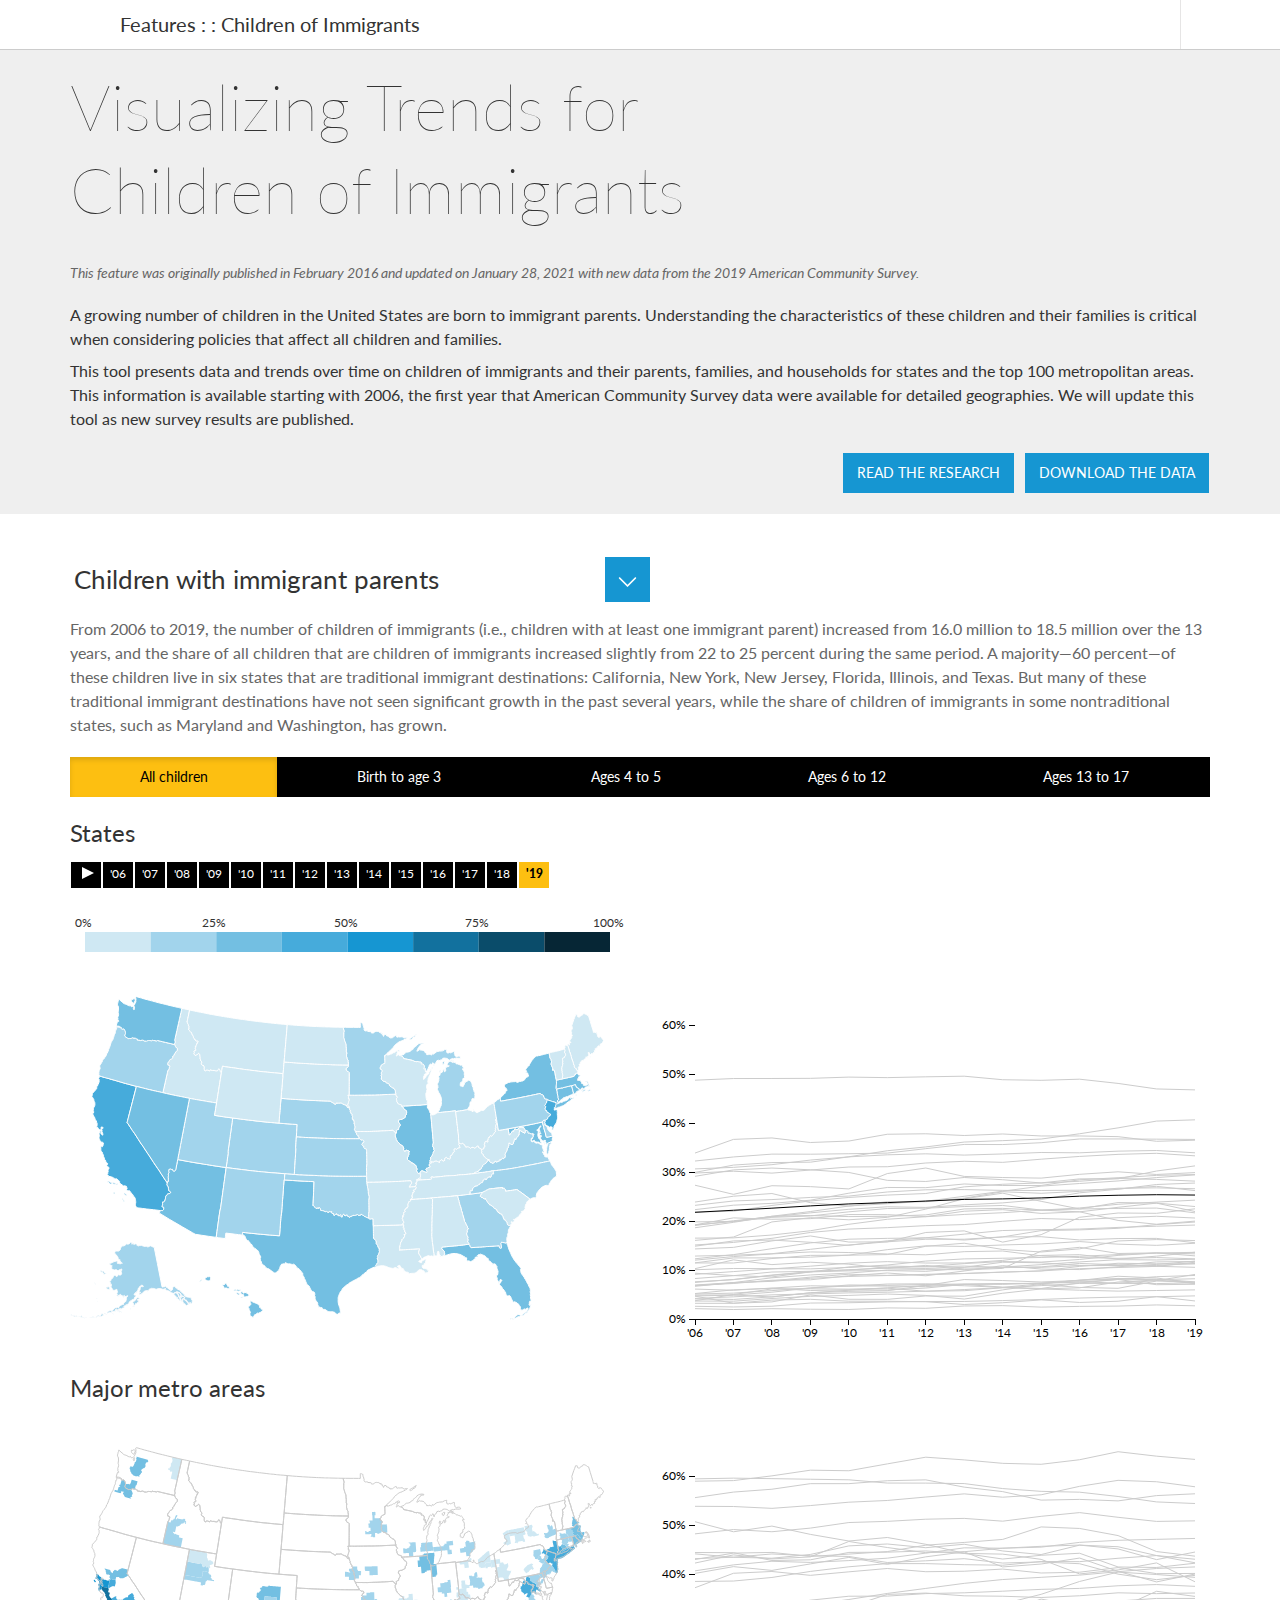
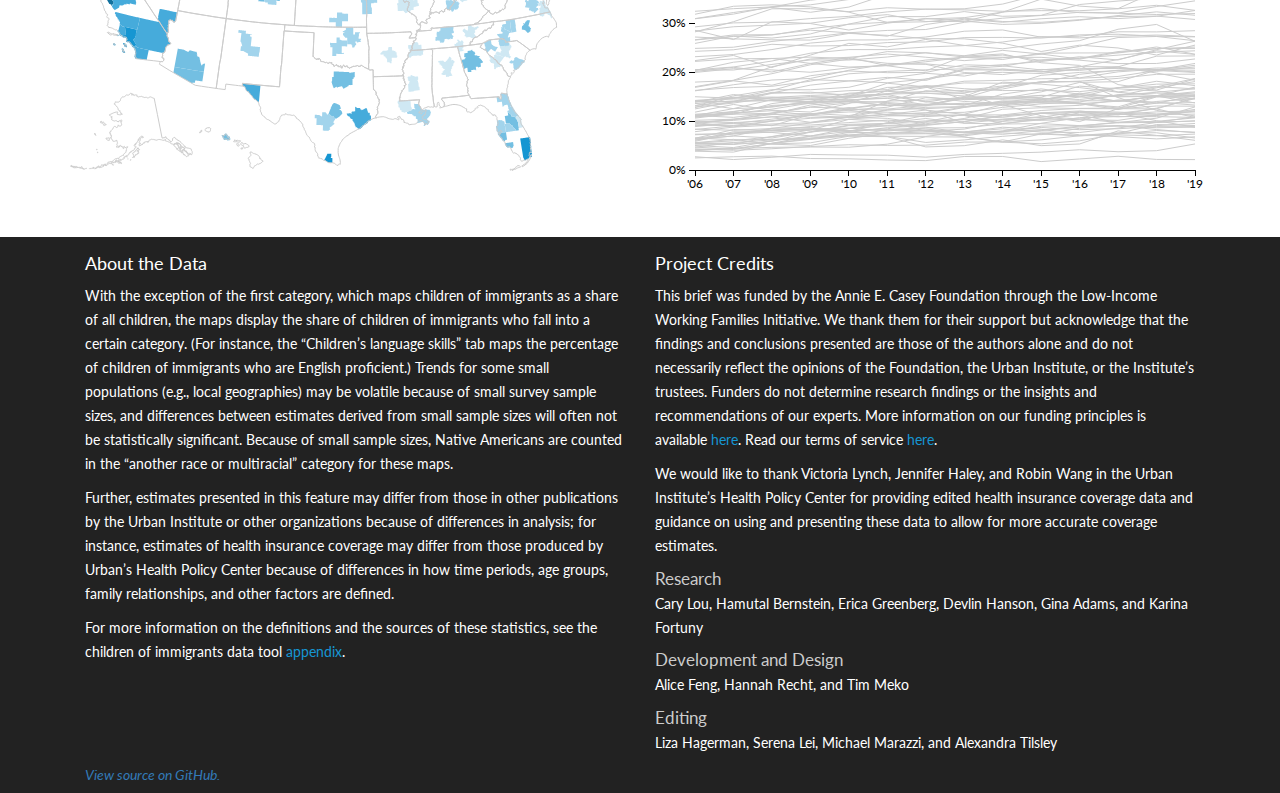
==== index.html @ a670249e "Fill in publication date" ====
<!DOCTYPE html>
<html lang="en">

<head>
    <meta charset="utf-8">
    <meta http-equiv="X-UA-Compatible" content="IE=edge">
    <meta name="viewport" content="width=device-width, initial-scale=1, user-scalable=no">
    <link rel="shortcut icon" href="favicon.ico">
    <title>Visualizing Trends for Children of Immigrants</title>

    <!--social metas-->
    <meta name="twitter:card" content="summary_large_image">
    <meta name="twitter:site" content="@urbaninstitute">
    <meta name="twitter:creator" content="@urbaninstitute">
    <meta name="twitter:title" content="Visualizing Trends for Children of Immigrants">
    <meta name="twitter:description" content="This tool presents data and trends on the children of immigrants and their parents, families, and households for states and the top 100 metro areas.">
    <meta name="twitter:image" content="http://apps.urban.org/features/children-of-immigrants/social2.jpg">
    <meta property="og:title" content="Visualizing Trends for Children of Immigrants" />
    <meta property="og:description" content="This tool presents data and trends on the children of immigrants and their parents, families, and households for states and the top 100 metro areas." />
    <meta property="og:image" content="http://apps.urban.org/features/children-of-immigrants/social2.jpg" />
    <meta property="og:image:type" content="image/jpeg">
    <meta property="og:url" content="http://urbn.is/immigrants">

    <link href="https://fonts.googleapis.com/css?family=Lato:300,400,700,300italic,400italic,700italic" rel="stylesheet" type="text/css">
    <link rel="stylesheet" type="text/css" href="css/bootstrap.min.css">
    <link rel="stylesheet" type="text/css" href="css/urban-text.css">
    <link rel="stylesheet" type="text/css" href="css/urban-header.css">
    <link rel="stylesheet" type="text/css" href="css/urban-selects.css">
    <link rel="stylesheet" type="text/css" href="css/main.css">

    <script type="application/ld+json">
    {
        "@context": "http://schema.org",
        "@type": "NewsArticle",
        "headline": "Visualizing Trends for Children of Immigrants",
        "url": "http://apps.urban.org/features/children-of-immigrants/",
        "thumbnailUrl": "http://apps.urban.org/features/children-of-immigrants/social2.jpg",
        "dateCreated": "2019-03-14T04:00:00.000Z",
        "articleSection": "Interactive Feature",
        "creator": ["Cary Lou","Hamutal Bernstein","Gina Adams","Devlin Hanson","Karina Fortuny","Alice Feng","Hannah Recht","Tim Meko","Liza Hagerman","Serena Lei","Michael Marazzi","Alexandra Tilsley"],
        "keywords": ["Children","Immigrants and Immigration"]
    }
    </script>
</head>

<body>
<!-- Google Tag Manager -->
<noscript><iframe src="//www.googletagmanager.com/ns.html?id=GTM-MKBD2W"
height="0" width="0" style="display:none;visibility:hidden"></iframe></noscript>
<script>(function(w,d,s,l,i){w[l]=w[l]||[];w[l].push({'gtm.start':
new Date().getTime(),event:'gtm.js'});var f=d.getElementsByTagName(s)[0],
j=d.createElement(s),dl=l!='dataLayer'?'&l='+l:'';j.async=true;j.src=
'//www.googletagmanager.com/gtm.js?id='+i+dl;f.parentNode.insertBefore(j,f);
})(window,document,'script','dataLayer','GTM-MKBD2W');</script>
<!-- End Google Tag Manager -->

    <!--    header-->
    <div id="header-pinned" class="no-touch">
        <div class="content">
            <a target="_blank" href="http://www.urban.org" title="Home" rel="home" class="site-logo"></a>
            <div class="title"><span class="feature-link"><a href="http://www.urban.org/features" class="title-linkback">Features</a> <span>: :</span> </span><a href="index.html" class="title-linkback">Children of Immigrants</a>
            </div>
            <div class="share-icons">
                <div class="shareThisP">
                    <span onclick="toggle_visibility('shareBox');">
                            <div class="shareThisB"></div>
                        </span>
                    <div class="shareThisW" id="shareBox">

                        <div class="addthis_toolbox addthis_default_style  " addthis:title="" addthis:url="">
                            <a href="https://www.facebook.com/sharer/sharer.php?u= http://urbn.is/immigrants" target="_blank" class="addthis_button_facebook at300b" title="Facebook" onclick="toggle_visibility('shareBox');"><span class="at4-icon aticon-facebook" style="background-color: rgb(48, 88, 145);"><span class="at_a11y">Share on facebook</span></span></a>

                            <a href="http://twitter.com/intent/tweet?text=Visualizing%20trends%20for%20children%20of%20immigrants%3A%20http%3A%2F%2Furbn.is%2Fimmigrants%20(via%20%40urbaninstitute)" target="_blank" class="addthis_button_twitter at300b" title="Tweet" onclick="toggle_visibility('shareBox');"><span class="at4-icon aticon-twitter" style="background-color: rgb(44, 168, 210);"><span class="at_a11y">Share on twitter</span></span></a>

                            <a href="mailto:%20?Subject=New interactive from the Urban Institute &amp;Body=Hi! I thought you'd be interested in this new interactive from the Urban Institute: “Visualizing Trends for Children of Immigrants” http://urbn.is/immigrants" target="_blank" class="addthis_button_email at300b" target="_blank" title="Email" onclick="toggle_visibility('shareBox');"><span class="at4-icon aticon-email" style="background-color: rgb(115, 138, 141);"><span class="at_a11y">Share on email</span></span></a>
                            <div class="atclear"></div>
                        </div>

                    </div>
                </div>
            </div>
        </div>
    </div>

    <!--main content-->
    <div class="intro maincontent">
        <div class="container">
            <div class="row">
                <div class="col-lg-12">
                    <h1 class="title">Visualizing Trends for Children of Immigrants</h1>
                    <div id = "updateDisclaimer">This feature was originally published in February 2016 and updated on January 28, 2021 with new data from the 2019 American Community Survey.</div>
                    <p class="introtext">A growing number of children in the United States are born to immigrant parents. Understanding the characteristics of these children and their families is critical when considering policies that affect all children and families.</p>
                    <p class="introtext">This tool presents data and trends over time on children of immigrants and their parents, families, and households for states and the top 100 metropolitan areas. This information is available starting with 2006, the first year that American Community Survey data were available for detailed geographies. We will update this tool as new survey results are published.</p>
                    </p>
                    <div class="intro-buttons">
                        <a href="http://webapp.urban.org/charts/datatool/pages.cfm" target="_blank">
                            <button type="button" class="urban-button-blue right">Download the data</button>
                        </a>
                        <a href="http://www.urban.org/policy-centers/cross-center-initiatives/low-income-working-families/projects/children-immigrants" target="_blank">
                            <button type="button" class="urban-button-blue right">Read the research</button>
                        </a>
                    </div>
                </div>
            </div>
        </div>
    </div>

    <div class="container">
        <div class="row">
            <div class="col-lg-12" id="tool">
                <div class="styled-select">
                    <select id="cat-select" class="stateselect">
                        <option value="main">Children with immigrant parents</option>
                        <!--option value="age">Age</option-->
                        <option value="origin">Parents' country of origin</option>
                        <option value="race">Child race and ethnicity</option>
                        <option value="citizenship">Citizenship</option>
                        <option value="edukids">Children's education</option>
                        <option value="edupar">Parents' educational attainment</option>
                        <option value="engkids">Children's language skills</option>
                        <option value="engpar">Parents' language skills</option>
                        <option value="numkids">Number of children in household</option>
                        <option value="numpar">Number of parents in household</option>
                        <option value="incbenefits">Income, employment, and benefits</option>
                        <option value="housetrans">Housing and transportation</option>
                        <option value="paryears">Years immigrant parent(s) have been in the US</option>
                        <option value="disabledfam">Adults with disability in family</option>
                        <option value="vetpar">Veteran parent(s)</option>
                    </select>
                </div>
                <div id="cat-text"></div>
                <div id="statbtns" data-toggle="buttons"></div>

                <h2>States</h2>
                <div class="row">
                    <div class="col-md-6">

                        <div class="layer-holder">
                            <div id="layers"></div>
                        </div>
                        <div id="legend"></div>
                    </div>
                </div>
                <div class="row">
                    <div class="col-md-6">


                        <div id="statemap"></div>

                    </div>
                    <div class="col-md-6">
                        <div id="statelines"></div>
                    </div>
                </div>

                <h2>Major metro areas</h2>
                <div class="row">
                    <div class="col-md-6">
                        <div id="metromap"></div>
                    </div>
                    <div class="col-md-6">
                        <div id="metrolines"></div>
                    </div>
                </div>

            </div>
        </div>
    </div>

    <footer>
        <div class="container">
            <div class="col-lg-12">
                <div class="row">
                    <div class="col-md-6">
                        <h2 class="projectcredits">About the Data</h2>
                        <p class="about">With the exception of the first category, which maps children of immigrants as a share of all children, the maps display the share of children of immigrants who fall into a certain category. (For instance, the “Children’s language skills” tab maps the percentage of children of immigrants who are English proficient.) Trends for some small populations (e.g., local geographies) may be volatile because of small survey sample sizes, and differences between estimates derived from small sample sizes will often not be statistically significant. Because of small sample sizes, Native Americans are counted in the “another race or multiracial” category for these maps.</p>
                        <p class="about">Further, estimates presented in this feature may differ from those in other publications by the Urban Institute or other organizations because of differences in analysis; for instance, estimates of health insurance coverage may differ from those produced by Urban’s Health Policy Center because of differences in how time periods, age groups, family relationships, and other factors are defined.</p>
                        <p class="about">For more information on the definitions and the sources of these statistics, see the children of immigrants data tool <a href="https://children-of-immigrants-explorer.urban.org/pages.cfm?p=technicalappendix" target="_blank">appendix</a>.</p>
                    </div>
                    <div class="col-md-6">
                        <h2 class="projectcredits">Project Credits</h2>
                        <p class="about">This brief was funded by the Annie E. Casey Foundation through the Low-Income Working Families Initiative. We thank them for their support but acknowledge that the findings and conclusions presented are those of the authors alone and do not necessarily reflect the opinions of the Foundation, the Urban Institute, or the Institute’s trustees. Funders do not determine research findings or the insights and recommendations of our experts. More information on our funding principles is available <a href="https://www.urban.org/support/funding-principles" target="_blank">here</a>. Read our terms of service <a href="https://www.urban.org/terms-service" target="_blank">here</a>.</p>
                        <p class="about">We would like to thank Victoria Lynch, Jennifer Haley, and Robin Wang in the Urban Institute’s Health Policy Center for providing edited health insurance coverage data and guidance on using and presenting these data to allow for more accurate coverage estimates.</p>

                        <h3 class="credittitle">Research</h3>
                        <p class="credit"><a href="https://www.urban.org/author/cary-lou">Cary Lou</a>, <a href="https://www.urban.org/author/hamutal-bernstein">Hamutal Bernstein</a>, <a href="https://www.urban.org/author/erica-greenberg">Erica Greenberg</a>, <a href="http://www.urban.org/author/devlin-hanson" target="_blank">Devlin Hanson</a>, <a href="https://www.urban.org/author/gina-adams">Gina Adams</a>, and Karina Fortuny</p>

                        <h3 class="credittitle">Development and Design</h3>
                        <p class="credit">Alice Feng, <a href="http://www.urban.org/author/hannah-recht" target="_blank">Hannah Recht</a>, and <a href="http://www.urban.org/author/tim-meko" target="_blank">Tim Meko</a></p>

                        <h3 class="credittitle">Editing</h3>
                        <p class="credit">Liza Hagerman, Serena Lei, <a href="http://www.urban.org/author/michael-marazzi" target="_blank">Michael Marazzi</a>, and <a href="http://www.urban.org/author/alexandra-tilsley" target="_blank">Alexandra Tilsley</a></p>
                    </div>
                </div>

                <a href="https://github.com/UrbanInstitute/children-of-immigrants" target="_blank" style="font-style:italic">View source on GitHub.</a>
                </p>
            </div>
        </div>

    </footer>



    <script src="lib/jquery.min.js"></script>
    <script src="lib/es6-promise.min.js"></script>
    <script src="lib/topojson.min.js"></script>
    <script src="lib/d3.min.js"></script>
    <script src="lib/modernizr.svg.min.js"></script>
    <script src="lib/bootstrap.min.js"></script>
    <!-- // <script src="lib/urban-selects.js"></script> -->
    <script src="lib/header.js"></script>

    <script src="data/categorymaximums.js"></script>
    <script src="js/text.js"></script>
    <script src="js/main.js"></script>
    <script src="js/map.js"></script>
    <script src="js/animator.js"></script>
    <script src="js/linechart.js"></script>

    <script>
        (function (i, s, o, g, r, a, m) {
            i['GoogleAnalyticsObject'] = r;
            i[r] = i[r] || function () { 
                (i[r].q = i[r].q || []).push(arguments)
            }, i[r].l = 1 * new Date();
            a = s.createElement(o),  m = s.getElementsByTagName(o)[0];
            a.async = 1;
            a.src = g;
            m.parentNode.insertBefore(a, m) 
        })(window, document, 'script', '//www.google-analytics.com/analytics.js', 'ga'); 
        ga('create', 'UA-57529944-1', 'auto'); 
        ga('send', 'pageview');
    </script>

    <!-- START Parse.ly Include: Standard -->
    <div id="parsely-root" style="display: none">
    <span id="parsely-cfg" data-parsely-site="urban.org"></span>
    </div>
    <script>
    (function(s, p, d) {
    var h=d.location.protocol, i=p+"-"+s,
    e=d.getElementById(i), r=d.getElementById(p+"-root"),
    u=h==="https:"?"d1z2jf7jlzjs58.cloudfront.net"
    :"static."+p+".com";
    if (e) return;
    e = d.createElement(s); e.id = i; e.async = true;
    e.src = h+"//"+u+"/p.js"; r.appendChild(e);
    })("script", "parsely", document);
    </script>
    <!-- END Parse.ly Include: Standard -->

</body>

</html>
---- css/urban-text.css ----
body {
    font-family: Lato, sans-serif !important;
    font-weight: 400;
    font-size: 16pt;
    color: #666;
}

.maincontent {
    padding-top: 65px;
}

h1,
h2,
h3,
h4,
h5,
h6 {
    color: #333;
}

h1 {
    font: 400 30px/1.3em Lato, sans-serif;
    margin: 0 0 .5em;
}

h2 {
    font: 400 24px/1.3em Lato, sans-serif;
    margin: 0 0 .5em;
}

h3 {
    font: 400 20px/1.3em Lato, sans-serif;
    margin: 0 0 .5em;
}

h4 {
    font: 600 16px/1.3em Lato, sans-serif;
    margin: 0 0 .5em;
}

h5 {
    font: 700 14px/1.3em Lato, sans-serif;
    margin: 0 0 .5em;
    text-transform: uppercase;
}

h6 {}

p,
ul,
li {
    font: 400 16px/24px Lato, sans-serif;
    margin: 0 0 .5em;
    color: #666;
}

hr {
    width: 150px;
    display: inline-block;
    border: 3px solid #1696d2 !important;
    margin-top: 55px !important;
    margin-bottom: 55px !important;
    display: block;
    margin-left: auto;
    margin-right: auto;
}

p a {
    color: #1696d2;
    text-decoration: none;
}

p a:hover {
    color: #1696d2;
}

li {
    list-style: square;
}

.label {
    font-size: 12px;
    color: #0096d2;
    text-transform: uppercase;
    margin-bottom: 14px;
}

.byline {
    font: 600 16px/22px Lato, sans-serif;
    color: #333;
}

.date {
    /*     text-align: center;*/

    font: italic 14px Georgia, serif;
    color: #666;
}

.intro-text {
    font: 400 20px/26px Lato, sans-serif;
    color: #333;
}

.large-body {
    font: 400 18px/24px Lato, sans-serif;
}

.image-caption {
    /*    font: normal 400 14px/20px Lato,sans-serif;*/

    font-family: Georgia, serif;
    font-size: 12px;
    line-height: 16px;
    font-style: italic;
    color: #333;
    margin-bottom: 20px;
}

.image-credit {
    float: right;
    font: normal 400 12px Lato, sans-serif;
    text-transform: uppercase;
    /*    padding-top:2px;*/
}

.block-quote {
    position: relative;
    display: block;
    margin: 40px 0;
    padding: 35px 0;
    color: #666;
    border-top: 1px solid #ccc;
    border-bottom: 1px solid #ccc;
    font: italic 400 16px/25px Georgia, serif;
}

.block-quote:before {
    position: absolute;
    top: -16px;
    left: 50%;
    bottom: auto;
    right: auto;
    display: block;
    background-repeat: no-repeat;
    background-image: url(http://www.urban.org/sites/all/themes/urban/images/generated/icons-s8fe141aaaa.png);
    background-position: 0 -2663px;
    height: 32px;
    width: 50px;
    content: "\0020";
    z-index: 1;
    width: 50px;
    height: 32px;
    margin-left: -18px;
    background-color: #fff;
}

.quote-attribution {
    display: block;
    font-family: Lato, sans-serif;
    font-weight: 600;
    font-style: normal;
    text-align: center;
    margin-top: 20px;
}

/*.copy {
    font-size: 0.75em;
}*/

.charttitle {
    font-size: 13px;
    text-transform: uppercase;
    text-align: center;
}

.urban-button {
    font-size: 14px;
    font-family: Lato, sans-serif;
    padding: 12px;
    cursor: pointer;
    border: none;
    color: #ffffff;
    background-color: #000;
    display: table-cell;
    line-height: 16px;
    /*text-transform: uppercase;*/
    text-align: center;
    margin-right: 0px;
    white-space: normal !important;
    border-radius: 0px;
}

.urban-button:hover,
.urban-button.selected,
.urban-button.active,
.urban-button:checked {
    background-color: #fdbf11;
    color: #000000;
    text-decoration: none;
}


.urban-button-blue {
    font-size: 14px;
    font-family: Lato, sans-serif;
    padding: 14px;
    cursor: pointer;
    border: none;
    color: white;
    background-color: #1696d2;
    display: inline-block;
    line-height: 12px;
    text-transform: uppercase;
    text-align: center;
    margin-right: 1px;
}
.urban-button-blue a {
    color: #fff;
}
.urban-button-blue:hover {
    background-color: #000;
    text-decoration: none;
}

.urban-button-blue.right{
    float: right;
    margin-left: 10px;
}
.source {
    font-size: 12px;
}

p.note {
    font-size: 0.9em;
    font-style: italic;
}
---- css/urban-header.css ----
/*HEADER*/

#header-pinned {
    font: 16px Lato;
    color: #333;
    font-weight: 400;
    /* margin-right: 100px; */
    
    position: fixed;
    /*top:-50px;*/
    
    left: 0;
    width: 100%;
    background: #fff;
    border-bottom: 1px solid #ccc;
    z-index: 999;
    -webkit-transition: top 0.25s linear;
    -moz-transition: top 0.25s linear;
    -o-transition: top 0.25s linear;
    transition: top 0.25s linear;
}

.is-visible {
    top: 0px !important;
}

#header-pinned .content {
    height: 49px;
    max-width: 1200px;
    margin: 0 auto;
    position: relative;
}

#header-pinned * {
    color: #333;
    font-weight: 400;
    text-decoration: none;
}

#header-pinned .site-logo {
    display: block;
    width: 34px;
    height: 34px;
    position: absolute;
    left: 10px;
    top: 8px;
    background: url(http://www.urban.org/sites/all/themes/urban/images/logo-mini-dark.png) no-repeat;
    background-size: 34px 34px;
}

#header-pinned .title {
    font-size: 14px;
    line-height: 49px;
    margin: 0 65px 0 55px;
    text-overflow: ellipsis;
    white-space: nowrap;
    overflow: hidden;
}

#header-pinned .title {
    font-size: 20px;
    margin-left: 80px;
}

#header-pinned .title span,
#header-pinned .title a {
    display: inline;
}

#header-pinned .share-icons {
    background-color: transparent;
    width: 69px;
    height: 50px;
    margin: 0;
    padding: 0;
    top: 0;
    width: 60px;
    position: absolute;
    right: 0;
}

#header-pinned .share-icons .shareThisP {
    border-top: 0;
    border-left: 1px solid #e6e5e5;
    height: 49px;
    padding: 9px 0 0;
}

#header-pinned .share-icons .shareThisB {
    float: none;
}

#header-pinned .share-icons .shareThisB {
    display: block;
    background-repeat: no-repeat;
    background-image: url(http://www.urban.org/sites/all/themes/urban/images/generated/icons-s8fe141aaaa.png);
    background-position: 0 -2396px;
    height: 32px;
    width: 32px;
    float: none;
    margin: 0 auto;
}

#header-pinned .share-icons .shareThisB:hover {
    background-position: 0 -1948px;
}

#header-pinned .share-icons .shareThisW {
    display: none;
    float: none;
    top: 50px;
    right: 0;
    left: auto;
    width: 300px;
    text-align: right;
    border: 0;
    background: transparent;
}

#header-pinned .share-icons .shareThisW {
    background-color: #fff;
    border: 1px solid #e6e5e5;
    position: absolute;
    top: 49px;
    left: -96px;
    padding: 0 0 9px;
    border-top: 0;
    width: 150px;
}

#header-pinned .share-icons .addthis_toolbox {
    display: inline-block;
    width: auto;
    border: 1px solid #e6e5e5;
    border-top: 0;
    background: #fff;
    padding: 10px 10px 0 0;
    margin: 0 auto;
}

#header-pinned .share-icons .at15t_twitter.at16t_twitter,
#header-pinned .share-icons .addthis_button_facebook {
    display: block;
    background-repeat: no-repeat;
    background-image: url(http://www.urban.org/sites/all/themes/urban/images/generated/icons-s8fe141aaaa.png);
    background-position: 0 -2056px;
    height: 32px;
    width: 32px;
}

#header-pinned .share-icons .at15t_twitter.at16t_twitter,
#header-pinned .share-icons .addthis_button_facebook:hover {
    background-position: 0 -1609px;
}

#header-pinned .share-icons .at15t_twitter.at16t_twitter,
#header-pinned .share-icons .addthis_button_twitter {
    display: block;
    background-repeat: no-repeat;
    background-image: url(http://www.urban.org/sites/all/themes/urban/images/generated/icons-s8fe141aaaa.png);
    background-position: 0 -1169px;
    height: 32px;
    width: 32px;
}

#header-pinned .share-icons .at15t_twitter.at16t_twitter,
#header-pinned .share-icons .addthis_button_twitter:hover {
    background-position: 0 -1577px;
}

#header-pinned .share-icons .at15t_linkedin.at16t_linkedin,
#header-pinned .share-icons .addthis_button_linkedin {
    display: block;
    background-repeat: no-repeat;
    background-image: url(http://www.urban.org/sites/all/themes/urban/images/generated/icons-s8fe141aaaa.png);
    background-position: 0 -1641px;
    height: 32px;
    width: 32px;
}

#header-pinned .share-icons .at15t_linkedin.at16t_linkedin,
#header-pinned .share-icons .addthis_button_linkedin:hover {
    background-position: 0 -1379px;
}

#header-pinned .share-icons .at15t_google_plusone_share.at16t_google_plusone_share,
#header-pinned .share-icons .addthis_button_google_plusone_share {
    display: block;
    background-repeat: no-repeat;
    background-image: url(http://www.urban.org/sites/all/themes/urban/images/generated/icons-s8fe141aaaa.png);
    background-position: 0 -1719px;
    height: 32px;
    width: 32px;
}

#header-pinned .share-icons .at15t_email.at16t_email,
#header-pinned .share-icons .addthis_button_email {
    display: block;
    background-repeat: no-repeat;
    background-image: url(http://www.urban.org/sites/all/themes/urban/images/generated/icons-s8fe141aaaa.png);
    background-position: 0 -1449px;
    height: 32px;
    width: 32px;
}

#header-pinned .share-icons .at15t_email.at16t_email,
#header-pinned .share-icons .addthis_button_email:hover {
    background-position: 0 -1271px;
}

#header-pinned .share-icons [class^="addthis_button_"] {
    display: inline-block !important;
    margin: 0 0 0 10px;
}

#header-pinned .share-icons .addthis_toolbox a {
    margin-bottom: 5px;
}

.at_a11y {
    display: none;
}

.header-links {
    height: 40px;
    background-color: #fff;
    width: 100%;
}

.header-links ul {
    height: 40px;
    list-style: none;
    text-align: center;
    margin: 0px;
    padding: 0px;
}

.header-links ul li {
    display: inline-block;
    font-size: 15px;
    font-weight: 500;
    height: 40px;
    margin: 0px;
    padding-top: 10px;
    padding-bottom: 0px;
    padding-left: 0px;
    padding-right: 0px;
    width: 22%;
}

@media(max-width:767px) {
.header-links ul li {
        width:28%;
        font:400 13px/24px Lato, sans-serif
    }
    p{
        font:400 13px/18px Lato, sans-serif !important;
    }
    h1{
        font-size: 24px !important;
    }
    h2{
        font-size: 20px !important;
    }
    h3{
        font-size: 18px !important;
    }
    h4{
        font-size: 16px !important;
    }
    .tt-name, .tt-title {
       font-size: 16px !important;
    }
    .feature-link{
        display: none !important;
    }
    #header-pinned .title{
        font-size: 15px !important;
        margin-left: 55px !important;
    }
}

.header-links a {
    color: #fff;
}

.header-links ul li:hover,
.header-links ul li.hover_effect {
    background-color: rgba(0, 155, 210, .8);
}

/*end css for header*/
---- css/urban-selects.css ----
.styled-select.filter select {
    pointer-events: none;
}

.styled-select option {
    font-size: 16px;
}

.styled-select select {
    background: transparent;
    width: 630px;
    height: 45px;
    font: 26px Lato;
    color: #333;
    line-height: 1;
    border: 0;
    border-radius: 0;
    /*-webkit-appearance: none;*/
    /*pointer-events: none;*/
}

.styled-select select::-ms-expand {
    /*display: none !important;*/
}

.styled-select {
    width: 580px;
    height: 45px;
    overflow: hidden;
    background: url(../img/urban-select-2x.png) no-repeat right;
    background-size: 45px 45px;
    border: none;
    z-index: 2;
    position: relative;
    overflow: hidden;
    margin-bottom: 15px;
    /*border-bottom: 2px solid #efefef;*/
}

*:focus {
    outline: 0;
}

@media (max-width: 400px) {
    .styled-select select {
        width: 280px;
        font-size: 13px;
    }
    .styled-select {
        width: 250px;
    }
}
---- css/main.css ----
body {
    overflow-x: hidden;
}

footer {
    background-color: #222222;
    bottom: 0px;
    min-height: 50px;
    margin-top: 1em;
    padding-top: 16px;
    position: relative;
    font-size: 14px;
    width: 100%;
    color: #ffffff;
}

.projectcredits {
    color: #ffffff;
    font-size: 1.25em;
}

.credit,
.credit a,
.about {
    color: #ffffff;
    font-size: 1em;
    margin-bottom: 0.7em;
}

.credittitle {
    margin-bottom: 2px;
    color: #ccc;
    font-size: 1.2em;
    /*text-transform: uppercase;*/
}

.copy {
    font-style: italic;
    font-size: 0.8em;
    color: #efefef;
}

.intro {
    background-color: #efefef;
    padding-bottom: 1em;
    margin-bottom: 1em;
}

.introtext {
    color: #333;
}

.intro-buttons {
    margin-top: 1em;
}

.title {
    font-weight: 100;
    font-size: 3em;
    max-width: 650px;
}

#tool {
    margin-top: 1em;
}

#statbtns {
    margin-top: 20px;
    margin-bottom: 20px;
    width: 100% !important;
    display: table;
}

#legend {
    min-width: 200px;
    margin-top: 2%;
    /*display: inline-block;*/
    /*float: right;*/
}

.stateborders {
    fill: none;
    stroke: #ccc;
    stroke-linejoin: round;
    pointer-events: none;
}

.metros {
    stroke: none;
}

.statemap {
    stroke: #fff;
    stroke-linejoin: round;
}

.metros.selected,
.metros.hovered,
.statemap.selected,
.statemap.hovered,
.st0.selected,
.st0.hovered {
    stroke: #fdbf11;
    stroke-width: 3px;
}

.map-tooltip {
    padding: 4px;
    font-size: 12px;
    background: rgba(255, 255, 255, 0.8);
    color: #333;
    border: 1px solid #aaa;
    pointer-events: none;
}


/*animation buttons*/

.layer-holder {
    /*width: 100%;*/
    /*display: inline-block;*/
}

#layers {
    /*margin: auto;*/
    color: #333;
    /*position: relative !important;*/
    /*top: 12px;*/
    height: auto;
    font-size: 12px;
    border-radius: 5px;
    /*text-align: center;*/
    z-index: 10;
    min-height: 36px;
}

#layers a {
    display: inline-block;
    margin: 2px 1px 1px 1px;
    padding: 3px;
    height: 26px;
    min-width: 30px;
    width: 4.5%;
    text-align: center;
    background-color: #000000;
    /*border-radius: 5px;*/
    text-decoration: none;
    color: #ffffff;
}

#layers a.active,
#layers a#play_button:hover {
    background: #fdbf11;
    color: #000000;
    font-weight: 900;
}

#layers a:hover {
    cursor: pointer;
}

#layers a#play_button {
    background: #000;
}

.play:after {
    content: '';
    display: inline-block;
    position: relative;
    top: 1px;
    left: 2px;
    border-style: solid;
    border-width: 6px 0 6px 12px;
    border-color: transparent transparent transparent white;
}

.pause:after {
    content: "";
    display: inline-block;
    position: relative;
    background-color: #fff;
    width: 3px;
    height: 13px;
    top: 1px;
    left: -6px;
}

.pause:before {
    content: "";
    display: inline-block;
    position: relative;
    background-color: #fff;
    width: 3px;
    height: 13px;
    top: 1px;
    left: 6px;
}


/***line charts***/

.chartline {
    fill: none;
    stroke-width: 1px;
    pointer-events: none;
}

.chartline.selected,
.chartline.hovered {
    stroke: #fdbf11;
    stroke-width: 3;
}

.axis,
.axis-show {
    font-size: 12px;
    color: #333;
}

.axis path {
    display: none;
}

.axis line {
    stroke: #000;
    shape-rendering: crispEdges;
}

.axis .minor line {
    stroke: #efefef;
}

.axis-show path,
.axis-show line {
    fill: none;
    stroke-width: 1px;
    stroke: #000;
    shape-rendering: crispEdges;
}

.zeroline {
    stroke: #000;
    stroke-width: 1;
    fill: none;
    shape-rendering: crispEdges;
}

.legend {
    font-size: 12px;
    fill: #333;
}

/*
@media (max-width: 1200px) {
    #legend {
        float: left;
        margin-top: 18px;
    }
}
@media (max-width: 990px) {
    #legend {
        float: right;
        margin-top: 0px;
    }
}
*/
@media (max-width: 516px) {
    #layers a {
        width: 10%;
    }
}

@media (max-width: 600px) {
    #layer-holder {
        min-width: 100%;
    }
    #layers {
        min-width: 100%;
                margin: 2px 0px 12px 0px;
    }
    #layers a {
        width: 9%;

    }
    #legend {
        display: block;
        float: left;
        width: 100%;
    }
    #statbtns {
        display: block;
    }
    #statbtns .urban-button {
        display: block !important;
        width: 100%;
    }
}

@media (max-width: 370px) {
    #layers a {
        width: 18%;
    }
}
#updateDisclaimer{
    font-size: 14px;
    font-style: italic;
    margin-bottom: 20px;
}

.voronoi path {
    fill: none;
    pointer-events: all;
    /*stroke: red;*/
}
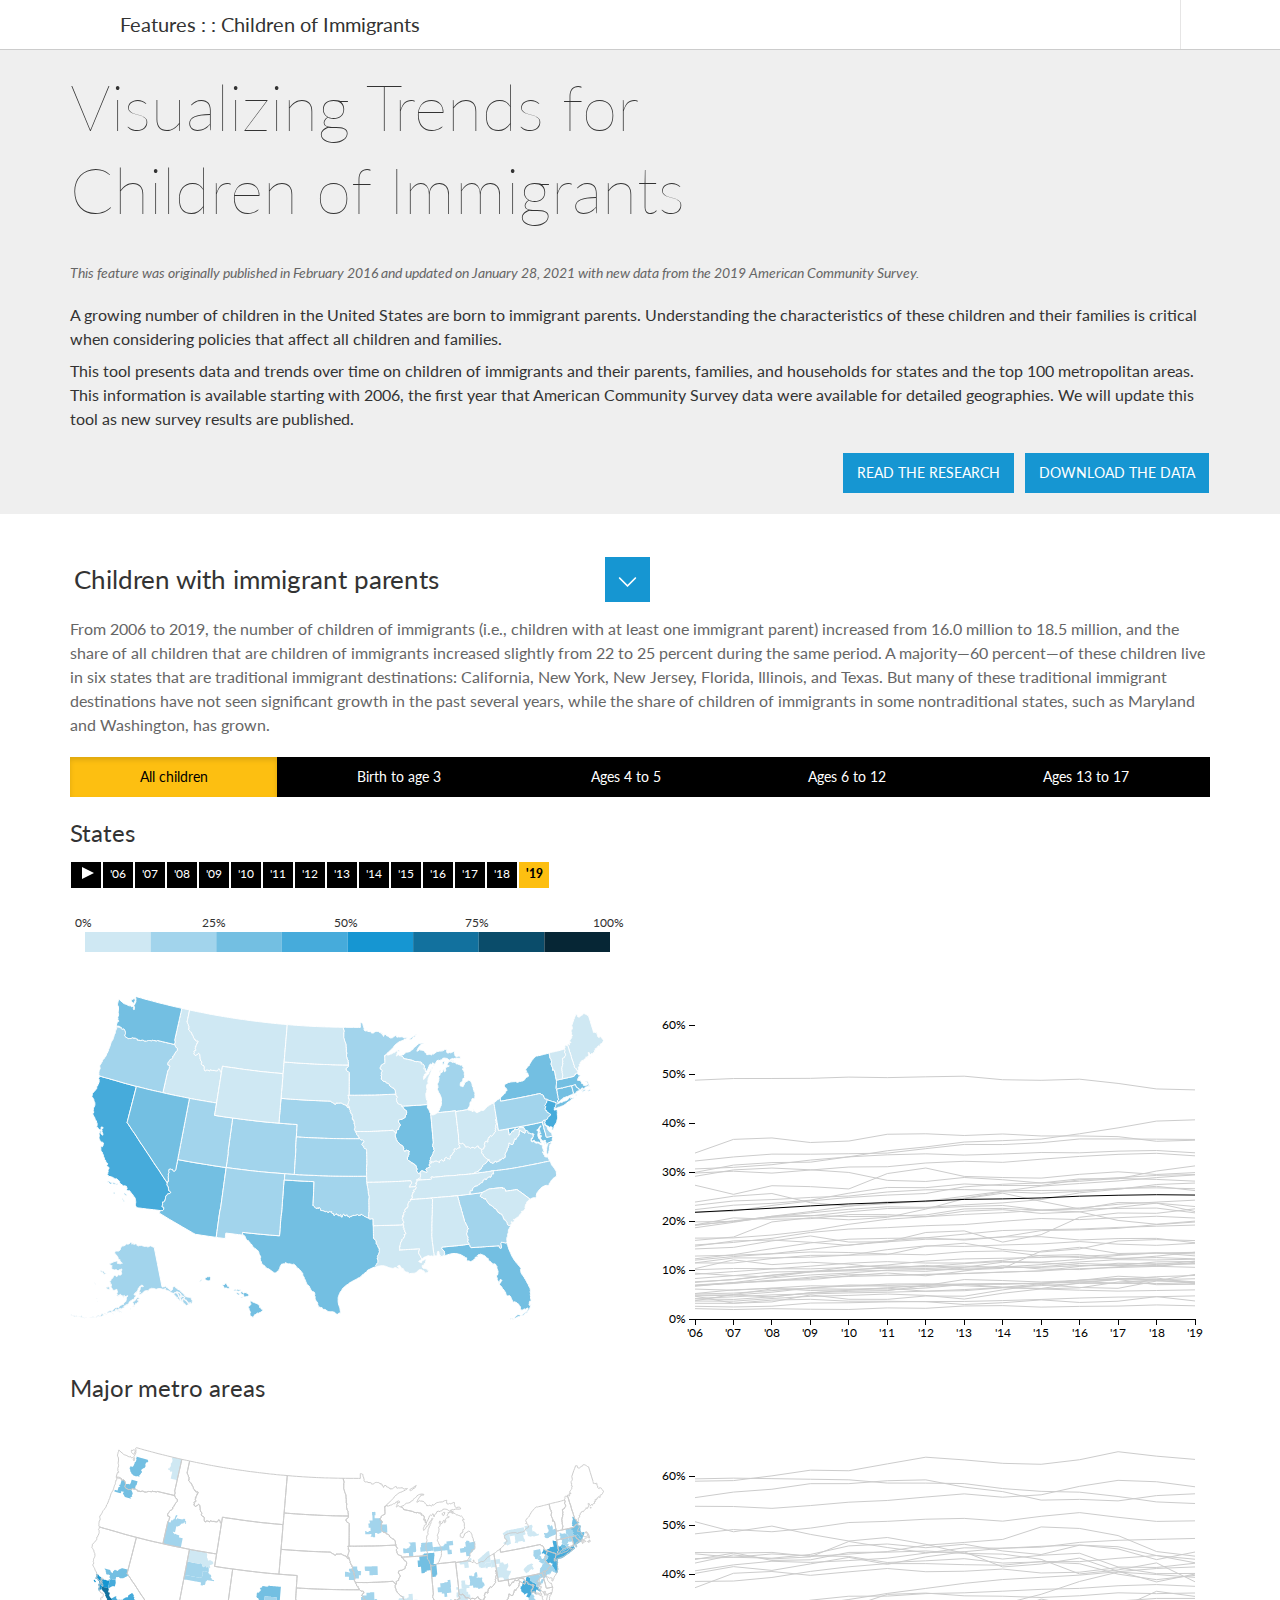
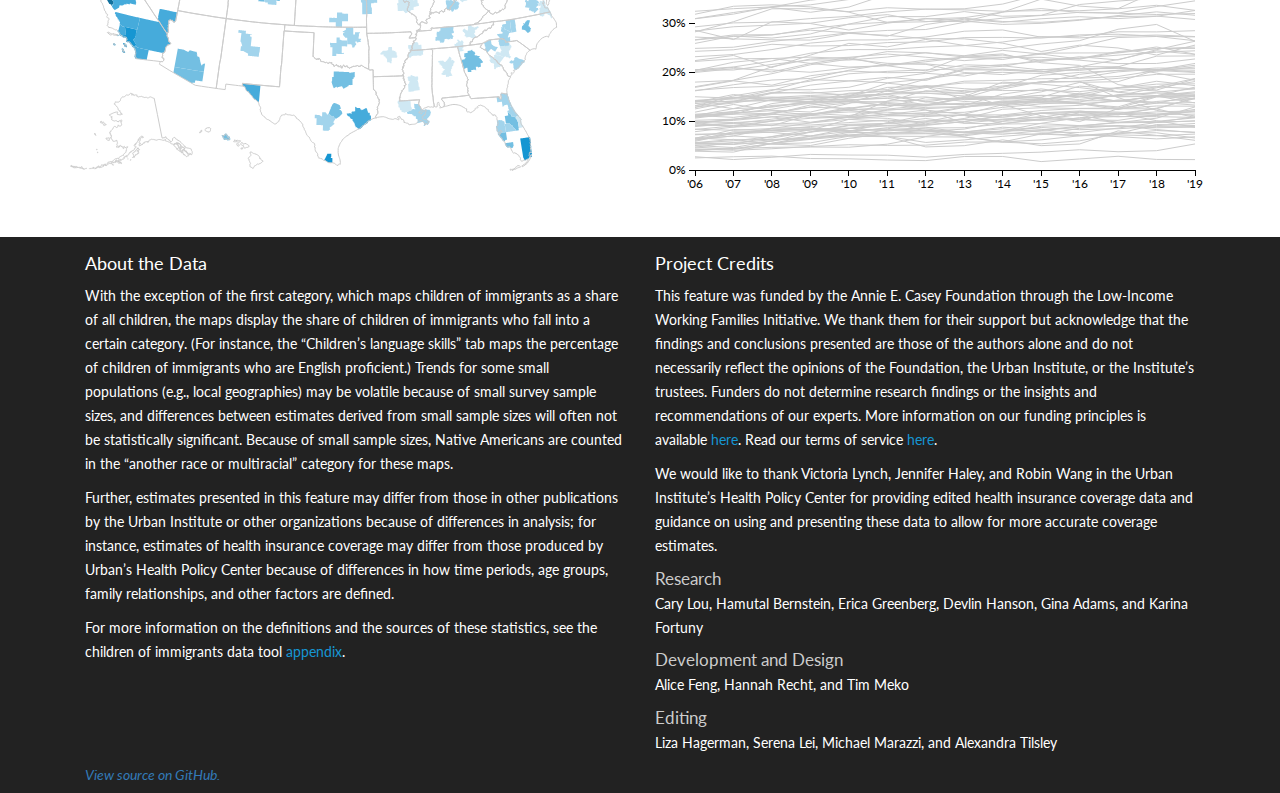
==== commit 113edcde: "Change 'brief' to 'feature' in About the Data" ====
--- a/index.html
+++ b/index.html
@@ -179,7 +179,7 @@
                     </div>
                     <div class="col-md-6">
                         <h2 class="projectcredits">Project Credits</h2>
-                        <p class="about">This brief was funded by the Annie E. Casey Foundation through the Low-Income Working Families Initiative. We thank them for their support but acknowledge that the findings and conclusions presented are those of the authors alone and do not necessarily reflect the opinions of the Foundation, the Urban Institute, or the Institute’s trustees. Funders do not determine research findings or the insights and recommendations of our experts. More information on our funding principles is available <a href="https://www.urban.org/support/funding-principles" target="_blank">here</a>. Read our terms of service <a href="https://www.urban.org/terms-service" target="_blank">here</a>.</p>
+                        <p class="about">This feature was funded by the Annie E. Casey Foundation through the Low-Income Working Families Initiative. We thank them for their support but acknowledge that the findings and conclusions presented are those of the authors alone and do not necessarily reflect the opinions of the Foundation, the Urban Institute, or the Institute’s trustees. Funders do not determine research findings or the insights and recommendations of our experts. More information on our funding principles is available <a href="https://www.urban.org/support/funding-principles" target="_blank">here</a>. Read our terms of service <a href="https://www.urban.org/terms-service" target="_blank">here</a>.</p>
                         <p class="about">We would like to thank Victoria Lynch, Jennifer Haley, and Robin Wang in the Urban Institute’s Health Policy Center for providing edited health insurance coverage data and guidance on using and presenting these data to allow for more accurate coverage estimates.</p>
 
                         <h3 class="credittitle">Research</h3>
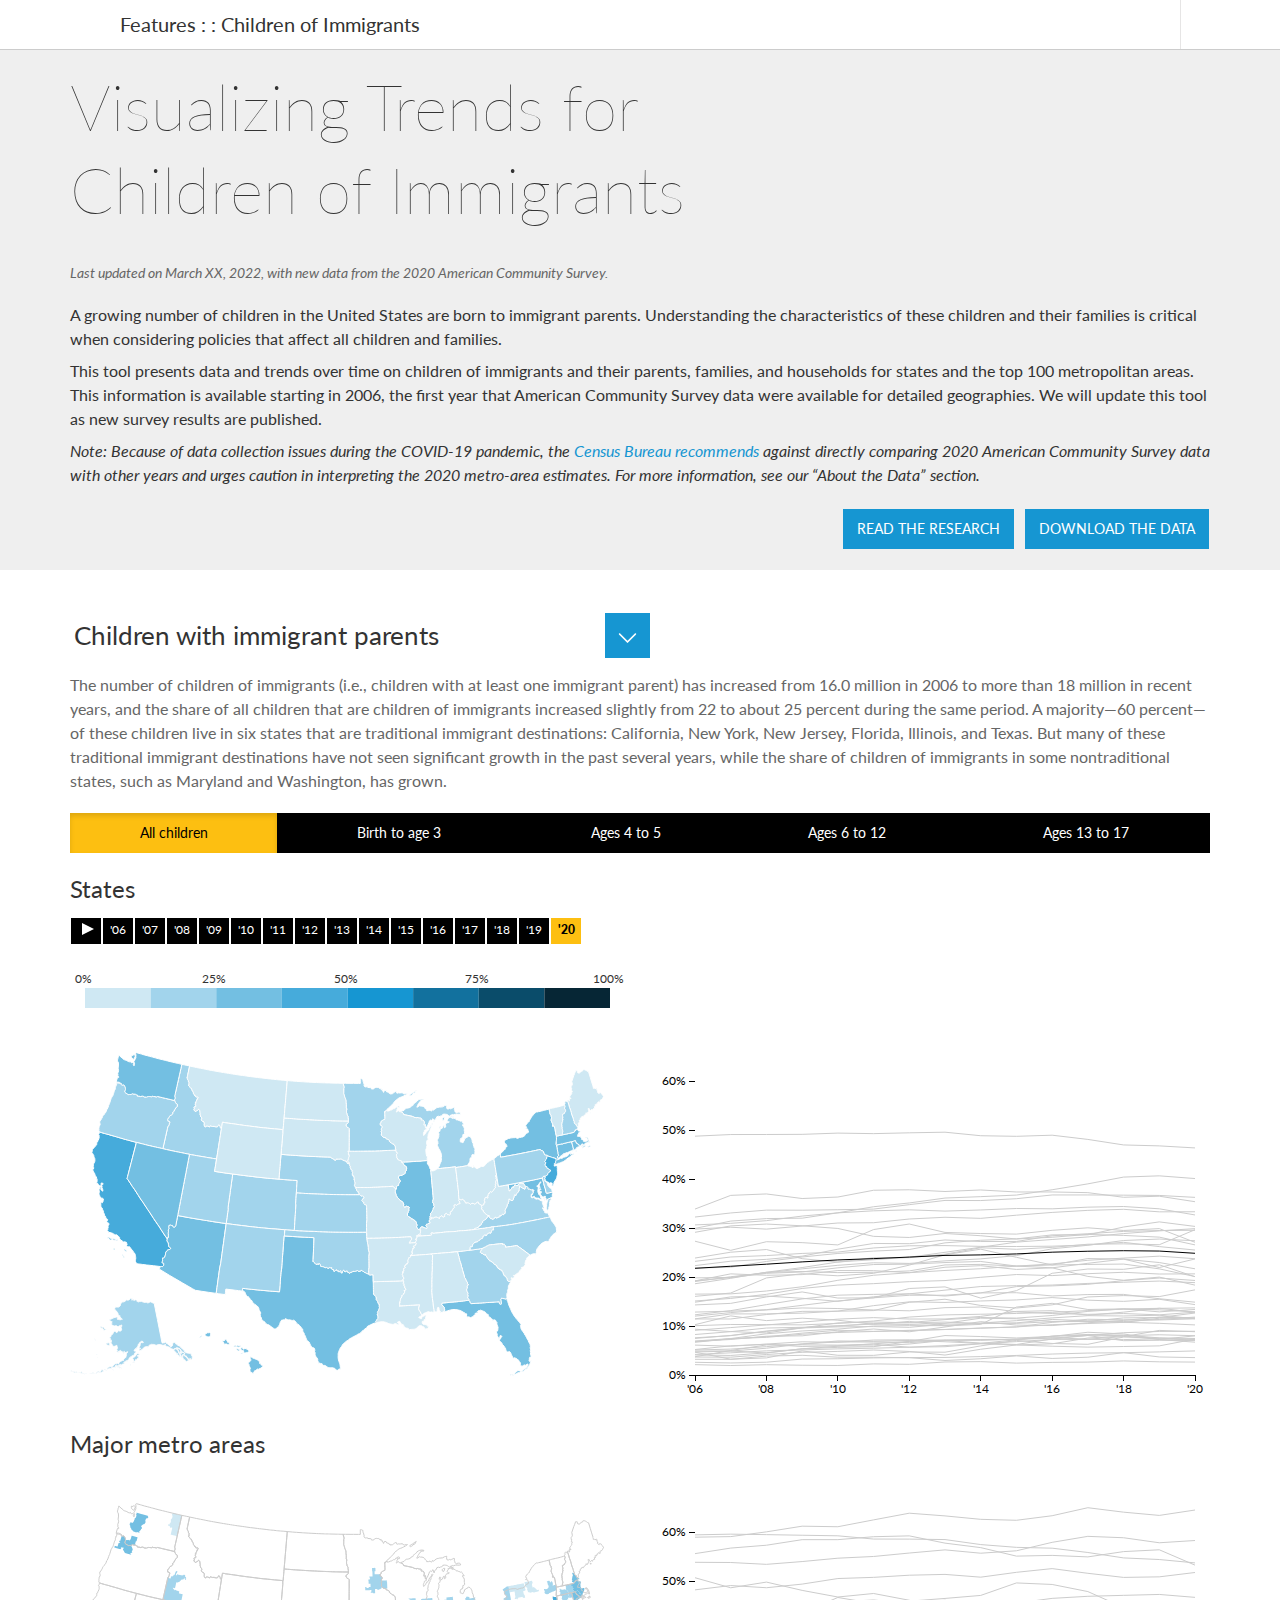
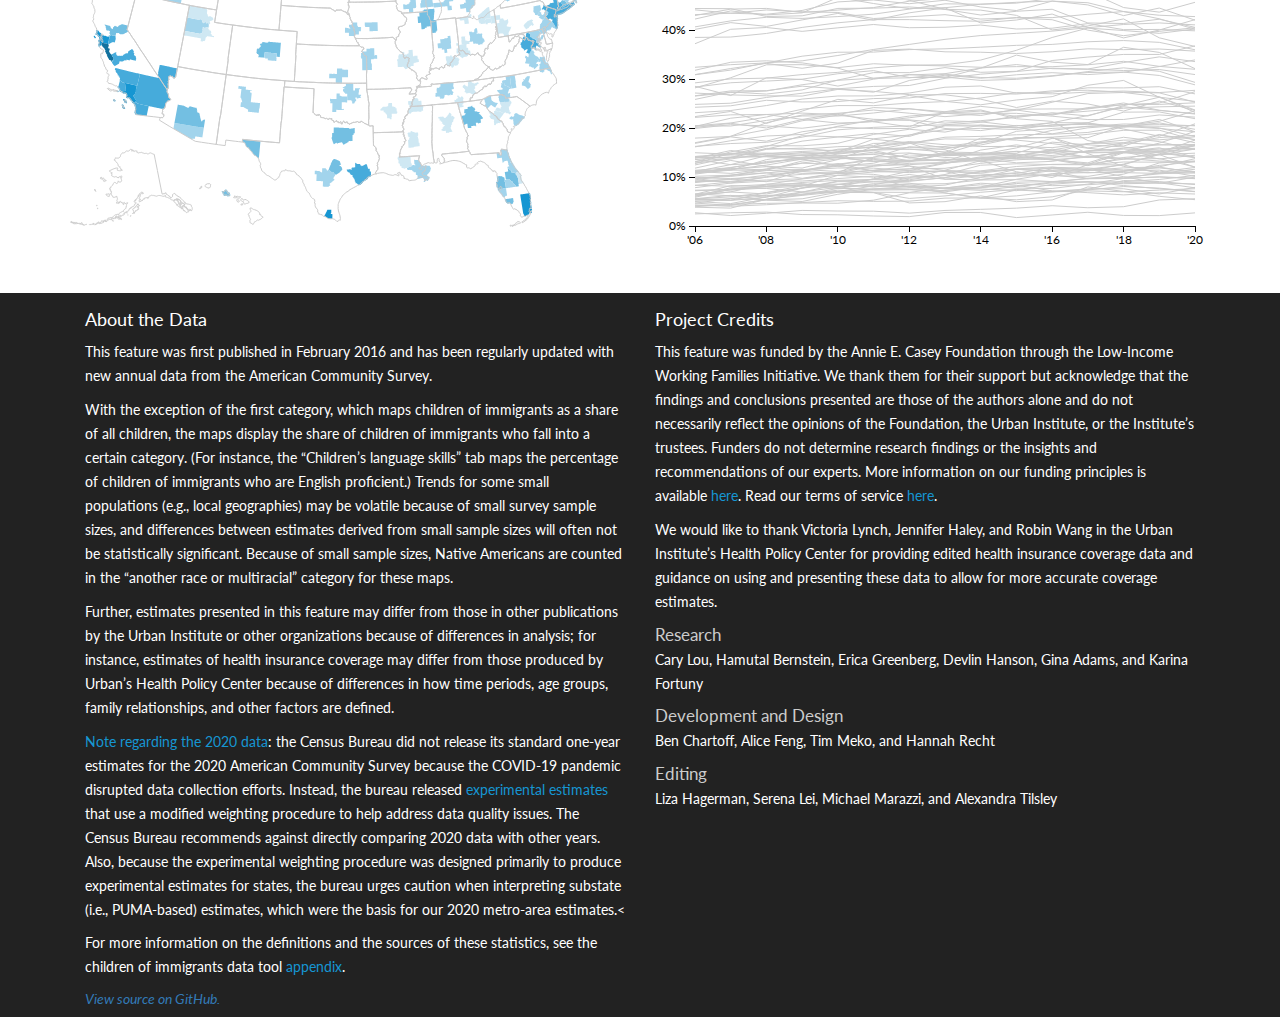
==== commit 9ba655a9: "2020 data update" ====
--- a/index.html
+++ b/index.html
@@ -88,9 +88,10 @@
             <div class="row">
                 <div class="col-lg-12">
                     <h1 class="title">Visualizing Trends for Children of Immigrants</h1>
-                    <div id = "updateDisclaimer">This feature was originally published in February 2016 and updated on January 28, 2021 with new data from the 2019 American Community Survey.</div>
+                    <div id = "updateDisclaimer">Last updated on March XX, 2022, with new data from the 2020 American Community Survey.</div>
                     <p class="introtext">A growing number of children in the United States are born to immigrant parents. Understanding the characteristics of these children and their families is critical when considering policies that affect all children and families.</p>
-                    <p class="introtext">This tool presents data and trends over time on children of immigrants and their parents, families, and households for states and the top 100 metropolitan areas. This information is available starting with 2006, the first year that American Community Survey data were available for detailed geographies. We will update this tool as new survey results are published.</p>
+                    <p class="introtext">This tool presents data and trends over time on children of immigrants and their parents, families, and households for states and the top 100 metropolitan areas. This information is available starting in 2006, the first year that American Community Survey data were available for detailed geographies. We will update this tool as new survey results are published.</p>
+                    <p class = "introtext"><em>Note: Because of data collection issues during the COVID-19 pandemic, the <a href = "https://www.census.gov/newsroom/press-releases/2021/experimental-2020-acs-1-year-data.html" target = "_blank">Census Bureau recommends</a> against directly comparing 2020 American Community Survey data with other years and urges caution in interpreting the 2020 metro-area estimates. For more information, see our “About the Data” section.</em></p>
                     </p>
                     <div class="intro-buttons">
                         <a href="http://webapp.urban.org/charts/datatool/pages.cfm" target="_blank">
@@ -173,8 +174,10 @@
                 <div class="row">
                     <div class="col-md-6">
                         <h2 class="projectcredits">About the Data</h2>
+                        <p class = "about">This feature was first published in February 2016 and has been regularly updated with new annual data from the American Community Survey.</p>
                         <p class="about">With the exception of the first category, which maps children of immigrants as a share of all children, the maps display the share of children of immigrants who fall into a certain category. (For instance, the “Children’s language skills” tab maps the percentage of children of immigrants who are English proficient.) Trends for some small populations (e.g., local geographies) may be volatile because of small survey sample sizes, and differences between estimates derived from small sample sizes will often not be statistically significant. Because of small sample sizes, Native Americans are counted in the “another race or multiracial” category for these maps.</p>
                         <p class="about">Further, estimates presented in this feature may differ from those in other publications by the Urban Institute or other organizations because of differences in analysis; for instance, estimates of health insurance coverage may differ from those produced by Urban’s Health Policy Center because of differences in how time periods, age groups, family relationships, and other factors are defined.</p>
+                        <p class = "about"><a href = "https://www.census.gov/newsroom/press-releases/2021/experimental-2020-acs-1-year-data.html" target = "_blank">Note regarding the 2020 data</a>: the Census Bureau did not release its standard one-year estimates for the 2020 American Community Survey because the COVID-19 pandemic disrupted data collection efforts. Instead, the bureau released <a href = "https://www.census.gov/programs-surveys/acs/data/experimental-data.html" target = "_blank">experimental estimates</a> that use a modified weighting procedure to help address data quality issues. The Census Bureau recommends against directly comparing 2020 data with other years. Also, because the experimental weighting procedure was designed primarily to produce experimental estimates for states, the bureau urges caution when interpreting substate (i.e., PUMA-based) estimates, which were the basis for our 2020 metro-area estimates.<
                         <p class="about">For more information on the definitions and the sources of these statistics, see the children of immigrants data tool <a href="https://children-of-immigrants-explorer.urban.org/pages.cfm?p=technicalappendix" target="_blank">appendix</a>.</p>
                     </div>
                     <div class="col-md-6">
@@ -186,10 +189,10 @@
                         <p class="credit"><a href="https://www.urban.org/author/cary-lou">Cary Lou</a>, <a href="https://www.urban.org/author/hamutal-bernstein">Hamutal Bernstein</a>, <a href="https://www.urban.org/author/erica-greenberg">Erica Greenberg</a>, <a href="http://www.urban.org/author/devlin-hanson" target="_blank">Devlin Hanson</a>, <a href="https://www.urban.org/author/gina-adams">Gina Adams</a>, and Karina Fortuny</p>
 
                         <h3 class="credittitle">Development and Design</h3>
-                        <p class="credit">Alice Feng, <a href="http://www.urban.org/author/hannah-recht" target="_blank">Hannah Recht</a>, and <a href="http://www.urban.org/author/tim-meko" target="_blank">Tim Meko</a></p>
+                        <p class="credit">Ben Chartoff, Alice Feng, Tim Meko, and Hannah Recht</p>
 
                         <h3 class="credittitle">Editing</h3>
-                        <p class="credit">Liza Hagerman, Serena Lei, <a href="http://www.urban.org/author/michael-marazzi" target="_blank">Michael Marazzi</a>, and <a href="http://www.urban.org/author/alexandra-tilsley" target="_blank">Alexandra Tilsley</a></p>
+                        <p class="credit">Liza Hagerman, Serena Lei, Michael Marazzi, and Alexandra Tilsley</p>
                     </div>
                 </div>
 
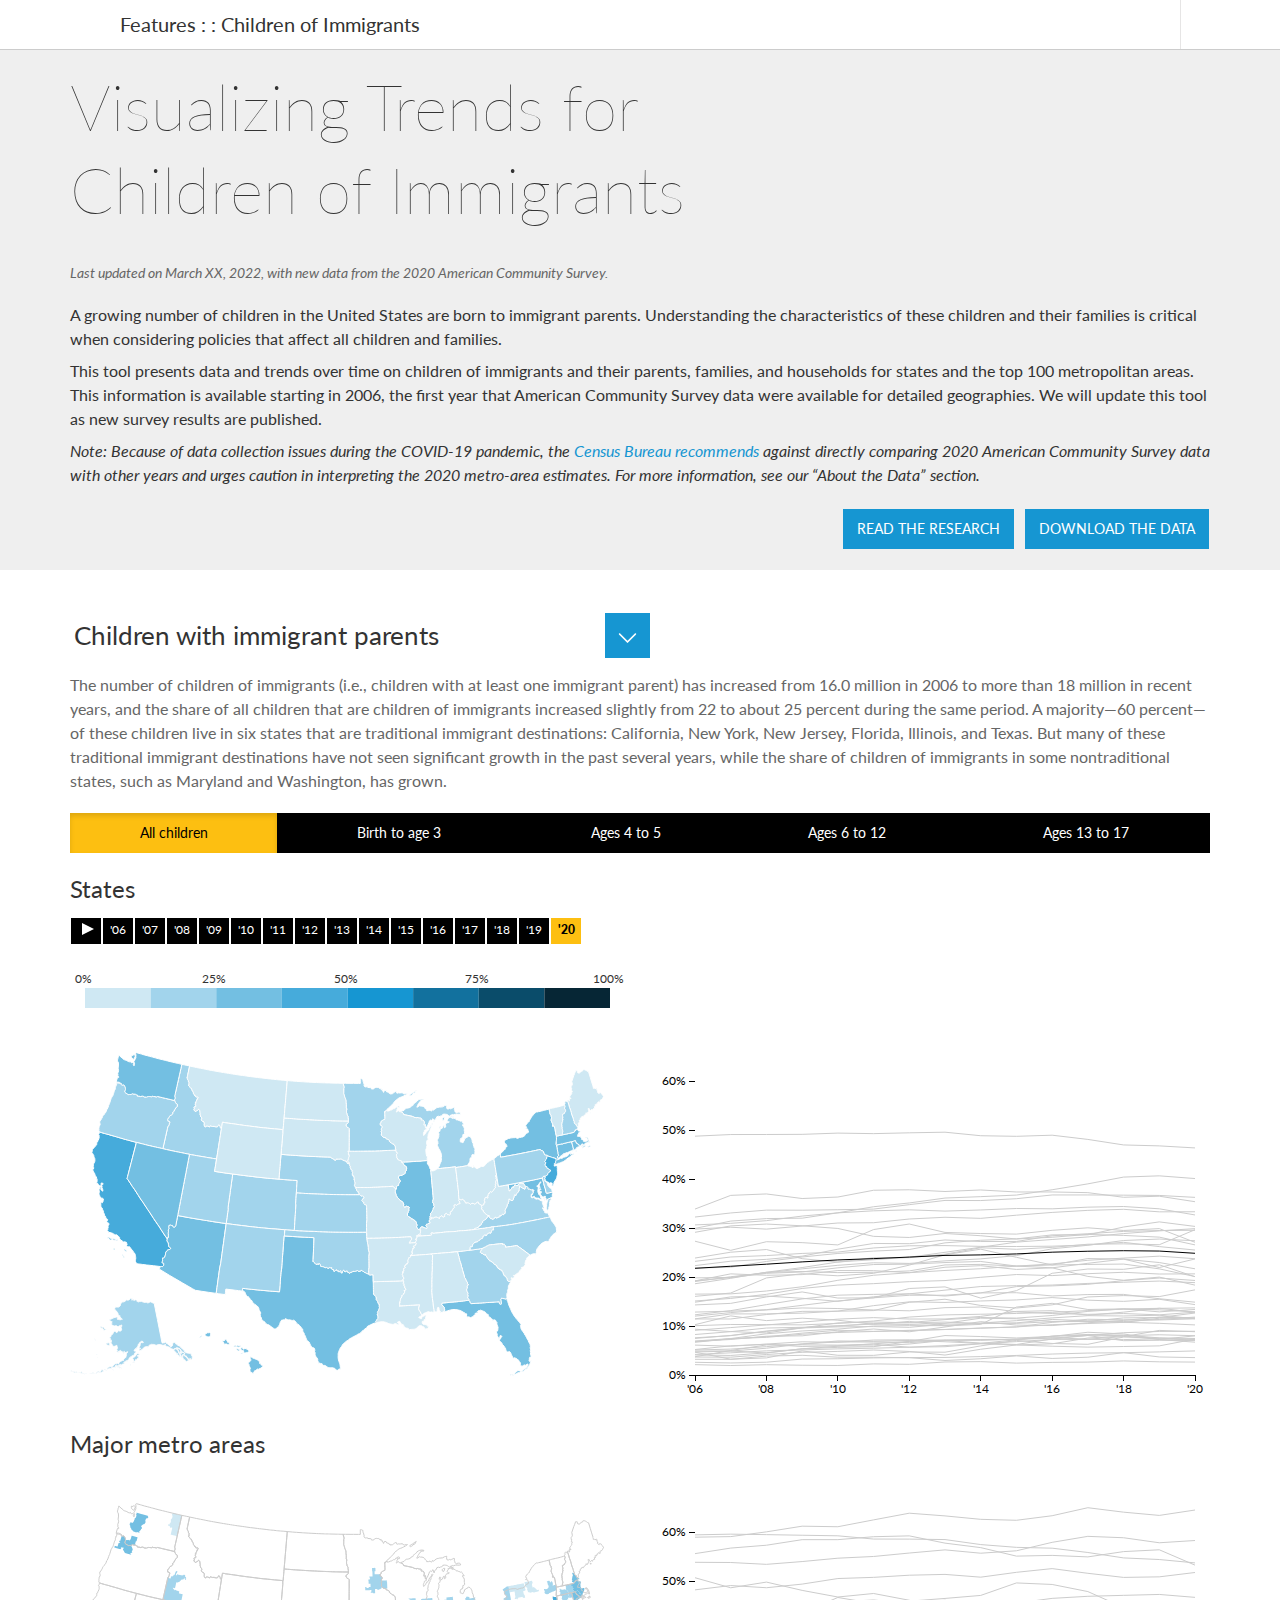
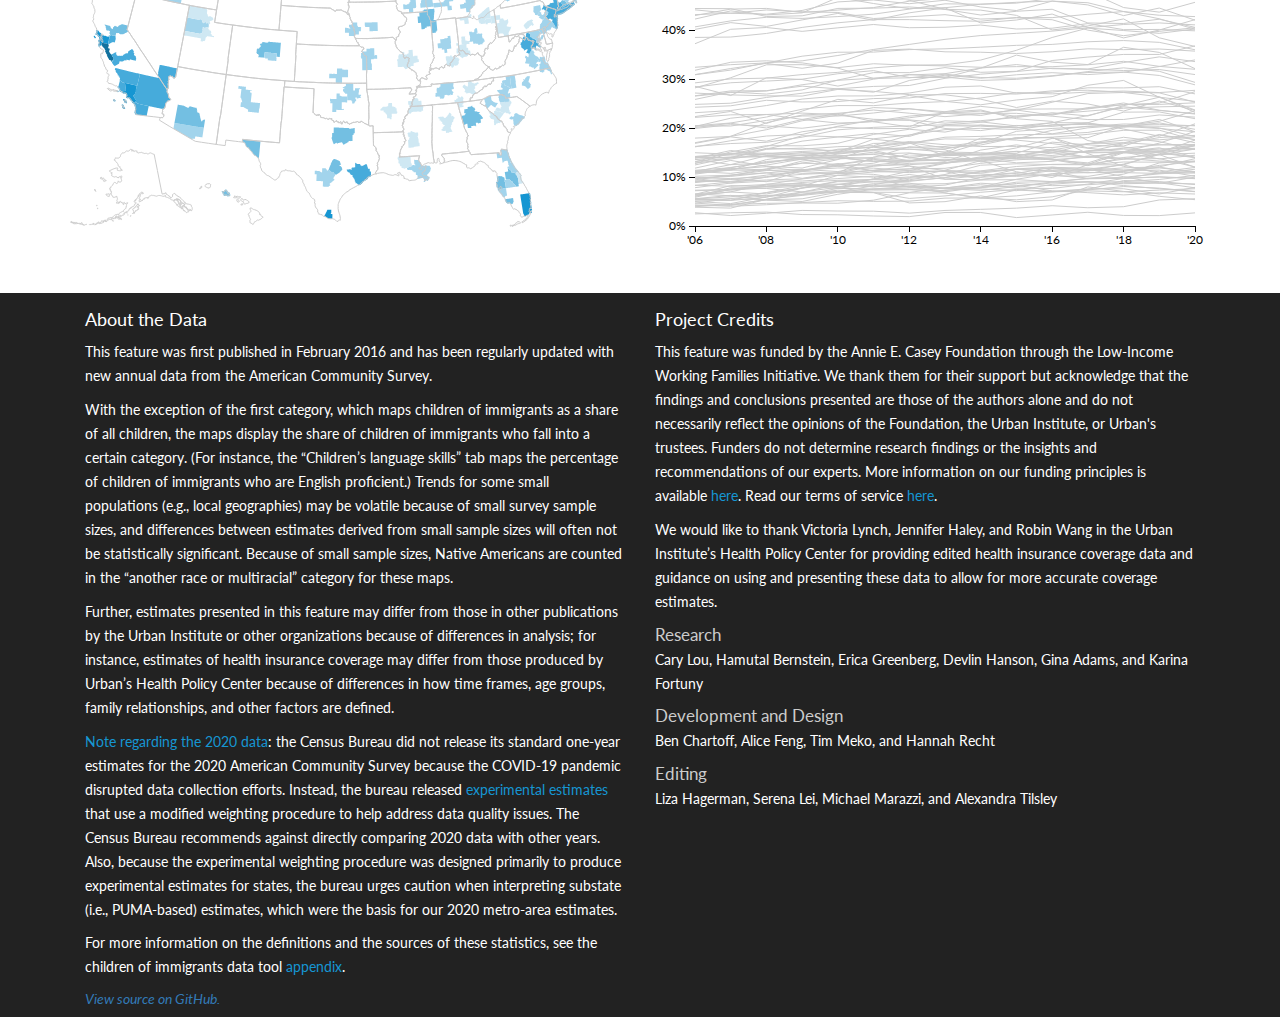
==== commit defd2ae6: "final text edits" ====
--- a/index.html
+++ b/index.html
@@ -176,13 +176,13 @@
                         <h2 class="projectcredits">About the Data</h2>
                         <p class = "about">This feature was first published in February 2016 and has been regularly updated with new annual data from the American Community Survey.</p>
                         <p class="about">With the exception of the first category, which maps children of immigrants as a share of all children, the maps display the share of children of immigrants who fall into a certain category. (For instance, the “Children’s language skills” tab maps the percentage of children of immigrants who are English proficient.) Trends for some small populations (e.g., local geographies) may be volatile because of small survey sample sizes, and differences between estimates derived from small sample sizes will often not be statistically significant. Because of small sample sizes, Native Americans are counted in the “another race or multiracial” category for these maps.</p>
-                        <p class="about">Further, estimates presented in this feature may differ from those in other publications by the Urban Institute or other organizations because of differences in analysis; for instance, estimates of health insurance coverage may differ from those produced by Urban’s Health Policy Center because of differences in how time periods, age groups, family relationships, and other factors are defined.</p>
-                        <p class = "about"><a href = "https://www.census.gov/newsroom/press-releases/2021/experimental-2020-acs-1-year-data.html" target = "_blank">Note regarding the 2020 data</a>: the Census Bureau did not release its standard one-year estimates for the 2020 American Community Survey because the COVID-19 pandemic disrupted data collection efforts. Instead, the bureau released <a href = "https://www.census.gov/programs-surveys/acs/data/experimental-data.html" target = "_blank">experimental estimates</a> that use a modified weighting procedure to help address data quality issues. The Census Bureau recommends against directly comparing 2020 data with other years. Also, because the experimental weighting procedure was designed primarily to produce experimental estimates for states, the bureau urges caution when interpreting substate (i.e., PUMA-based) estimates, which were the basis for our 2020 metro-area estimates.<
+                        <p class="about">Further, estimates presented in this feature may differ from those in other publications by the Urban Institute or other organizations because of differences in analysis; for instance, estimates of health insurance coverage may differ from those produced by Urban’s Health Policy Center because of differences in how time frames, age groups, family relationships, and other factors are defined.</p>
+                        <p class = "about"><a href = "https://www.census.gov/newsroom/press-releases/2021/experimental-2020-acs-1-year-data.html" target = "_blank">Note regarding the 2020 data</a>: the Census Bureau did not release its standard one-year estimates for the 2020 American Community Survey because the COVID-19 pandemic disrupted data collection efforts. Instead, the bureau released <a href = "https://www.census.gov/programs-surveys/acs/data/experimental-data.html" target = "_blank">experimental estimates</a> that use a modified weighting procedure to help address data quality issues. The Census Bureau recommends against directly comparing 2020 data with other years. Also, because the experimental weighting procedure was designed primarily to produce experimental estimates for states, the bureau urges caution when interpreting substate (i.e., PUMA-based) estimates, which were the basis for our 2020 metro-area estimates.</p>
                         <p class="about">For more information on the definitions and the sources of these statistics, see the children of immigrants data tool <a href="https://children-of-immigrants-explorer.urban.org/pages.cfm?p=technicalappendix" target="_blank">appendix</a>.</p>
                     </div>
                     <div class="col-md-6">
                         <h2 class="projectcredits">Project Credits</h2>
-                        <p class="about">This feature was funded by the Annie E. Casey Foundation through the Low-Income Working Families Initiative. We thank them for their support but acknowledge that the findings and conclusions presented are those of the authors alone and do not necessarily reflect the opinions of the Foundation, the Urban Institute, or the Institute’s trustees. Funders do not determine research findings or the insights and recommendations of our experts. More information on our funding principles is available <a href="https://www.urban.org/support/funding-principles" target="_blank">here</a>. Read our terms of service <a href="https://www.urban.org/terms-service" target="_blank">here</a>.</p>
+                        <p class="about">This feature was funded by the Annie E. Casey Foundation through the Low-Income Working Families Initiative. We thank them for their support but acknowledge that the findings and conclusions presented are those of the authors alone and do not necessarily reflect the opinions of the Foundation, the Urban Institute, or Urban's trustees. Funders do not determine research findings or the insights and recommendations of our experts. More information on our funding principles is available <a href="https://www.urban.org/support/funding-principles" target="_blank">here</a>. Read our terms of service <a href="https://www.urban.org/terms-service" target="_blank">here</a>.</p>
                         <p class="about">We would like to thank Victoria Lynch, Jennifer Haley, and Robin Wang in the Urban Institute’s Health Policy Center for providing edited health insurance coverage data and guidance on using and presenting these data to allow for more accurate coverage estimates.</p>
 
                         <h3 class="credittitle">Research</h3>
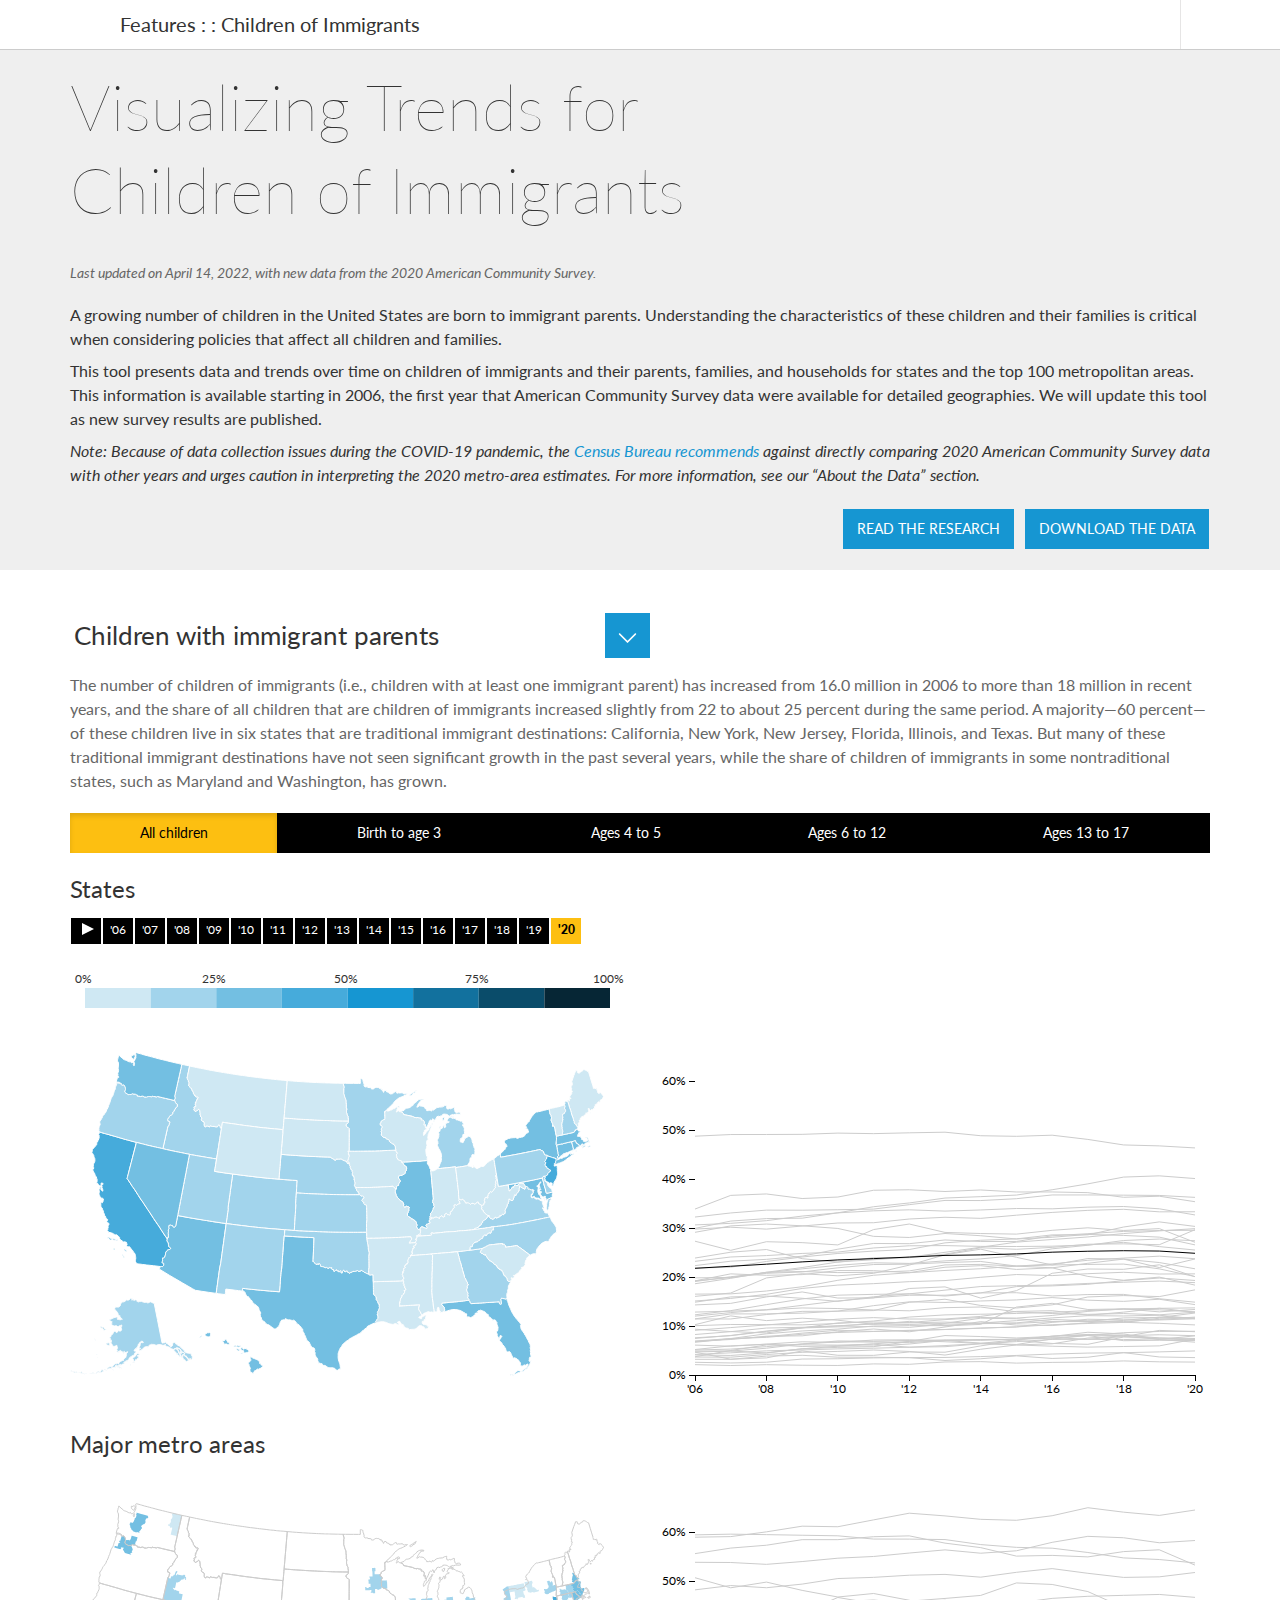
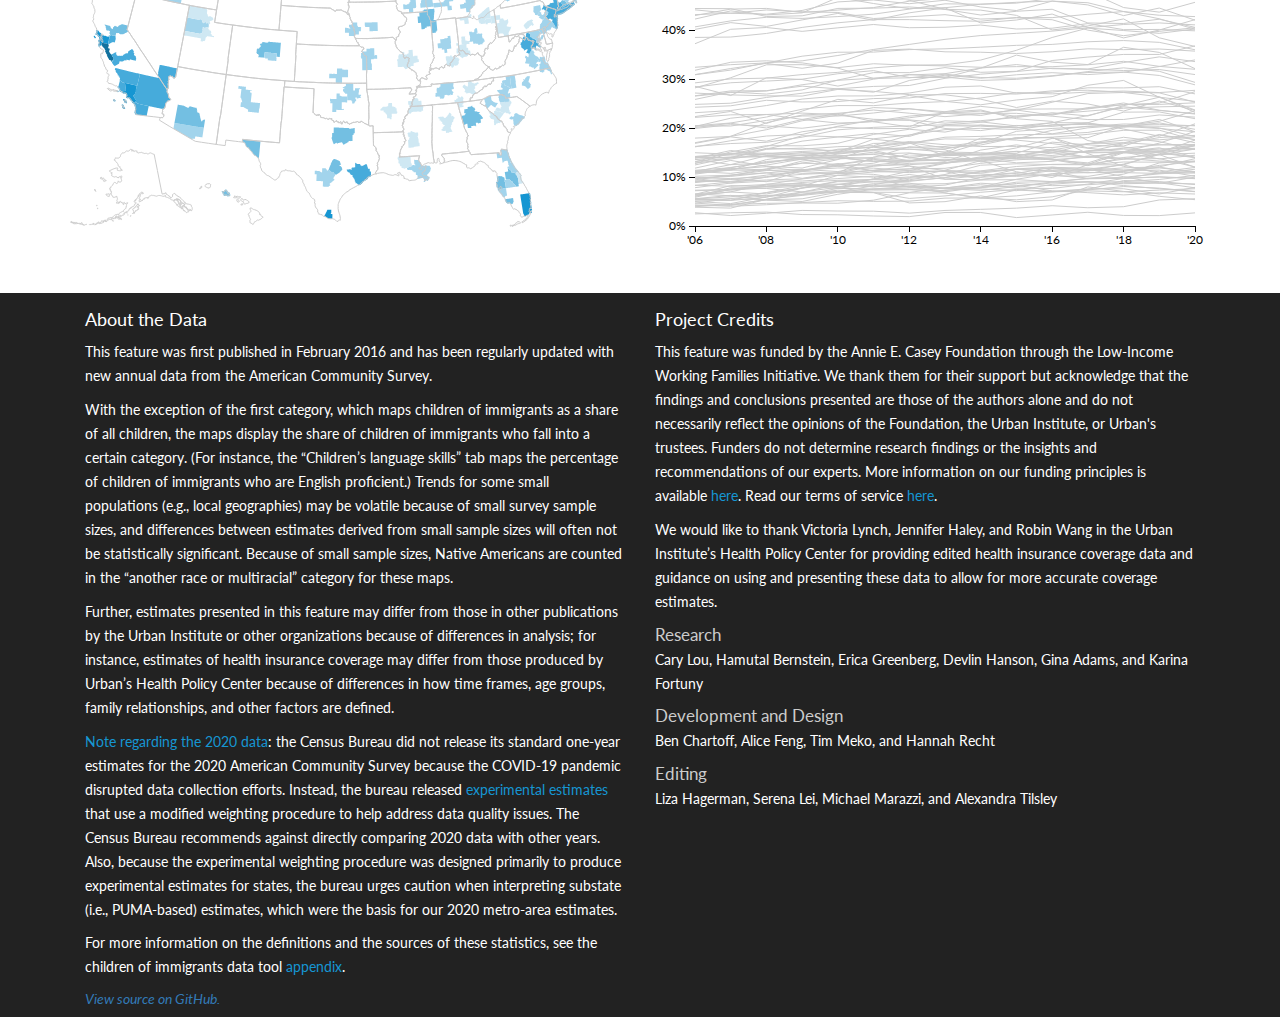
==== commit 20426d26: "pubdate" ====
--- a/index.html
+++ b/index.html
@@ -88,7 +88,7 @@
             <div class="row">
                 <div class="col-lg-12">
                     <h1 class="title">Visualizing Trends for Children of Immigrants</h1>
-                    <div id = "updateDisclaimer">Last updated on March XX, 2022, with new data from the 2020 American Community Survey.</div>
+                    <div id = "updateDisclaimer">Last updated on April 14, 2022, with new data from the 2020 American Community Survey.</div>
                     <p class="introtext">A growing number of children in the United States are born to immigrant parents. Understanding the characteristics of these children and their families is critical when considering policies that affect all children and families.</p>
                     <p class="introtext">This tool presents data and trends over time on children of immigrants and their parents, families, and households for states and the top 100 metropolitan areas. This information is available starting in 2006, the first year that American Community Survey data were available for detailed geographies. We will update this tool as new survey results are published.</p>
                     <p class = "introtext"><em>Note: Because of data collection issues during the COVID-19 pandemic, the <a href = "https://www.census.gov/newsroom/press-releases/2021/experimental-2020-acs-1-year-data.html" target = "_blank">Census Bureau recommends</a> against directly comparing 2020 American Community Survey data with other years and urges caution in interpreting the 2020 metro-area estimates. For more information, see our “About the Data” section.</em></p>
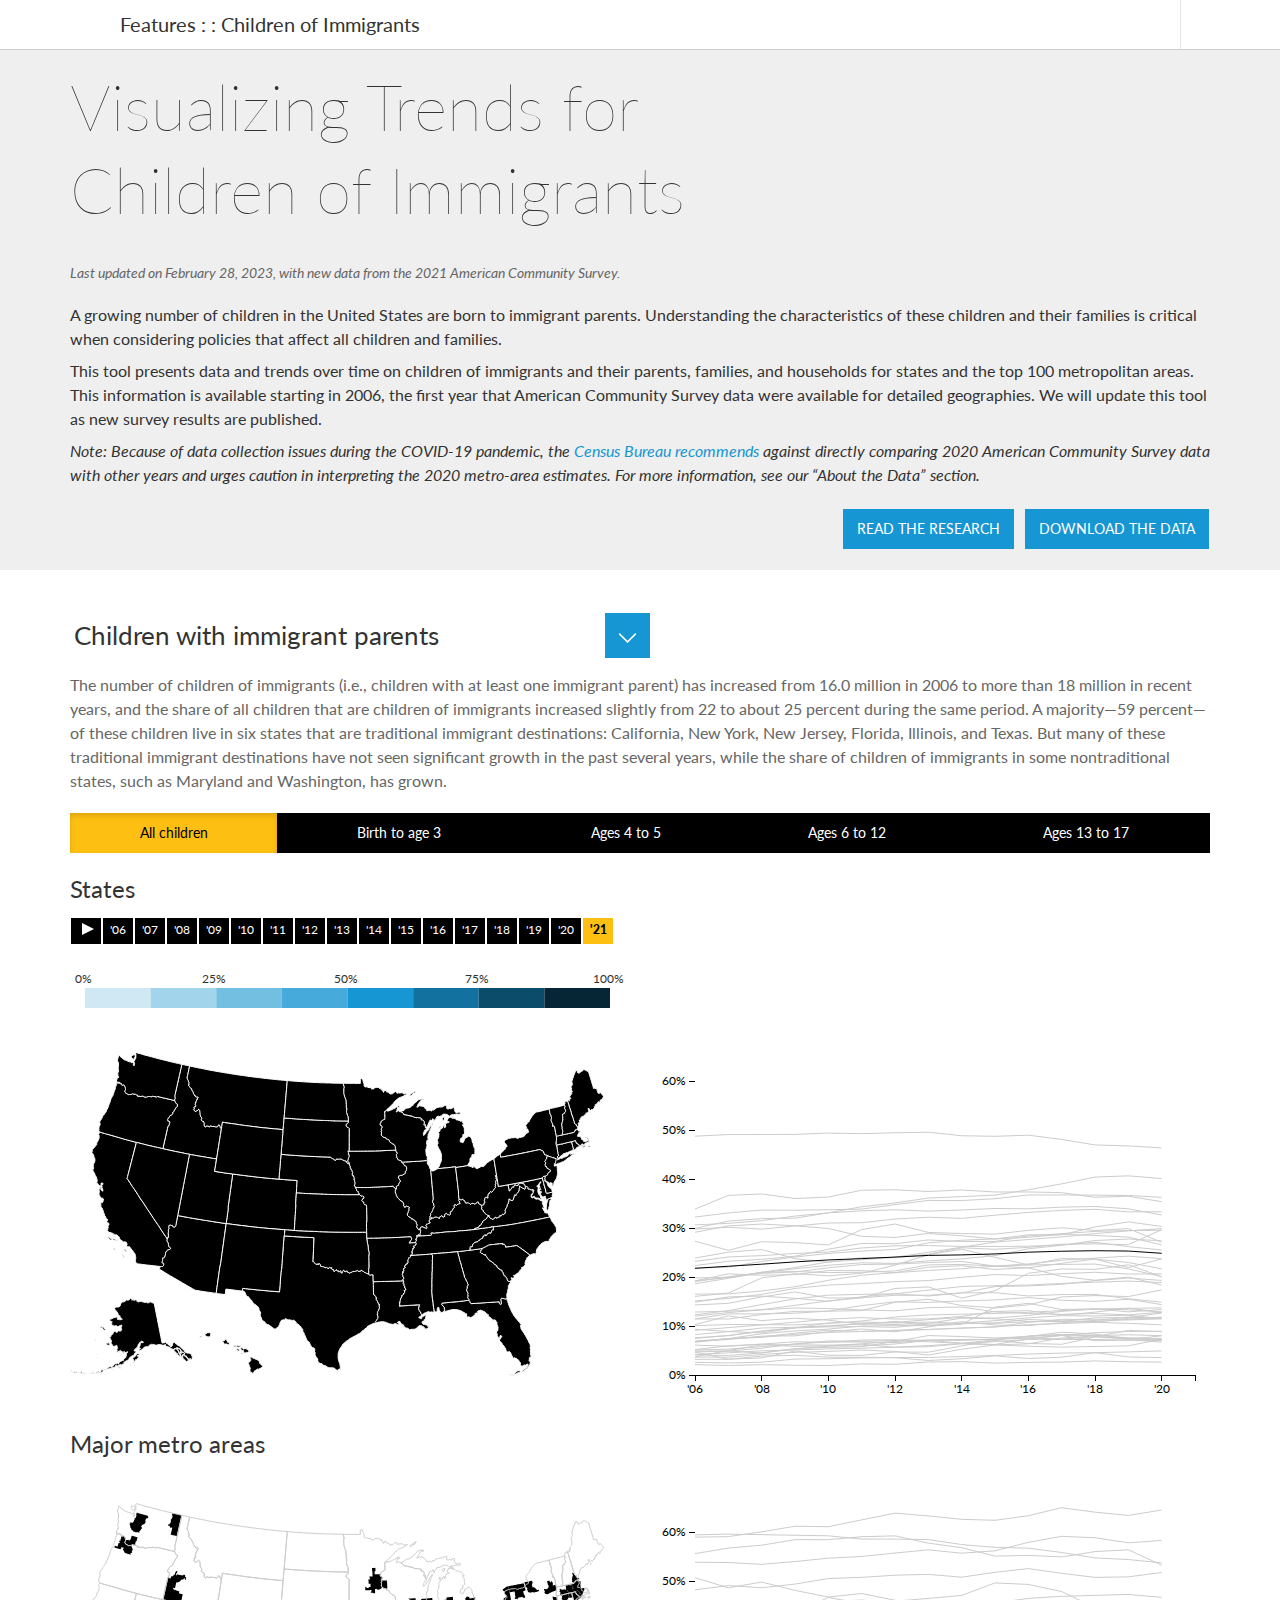
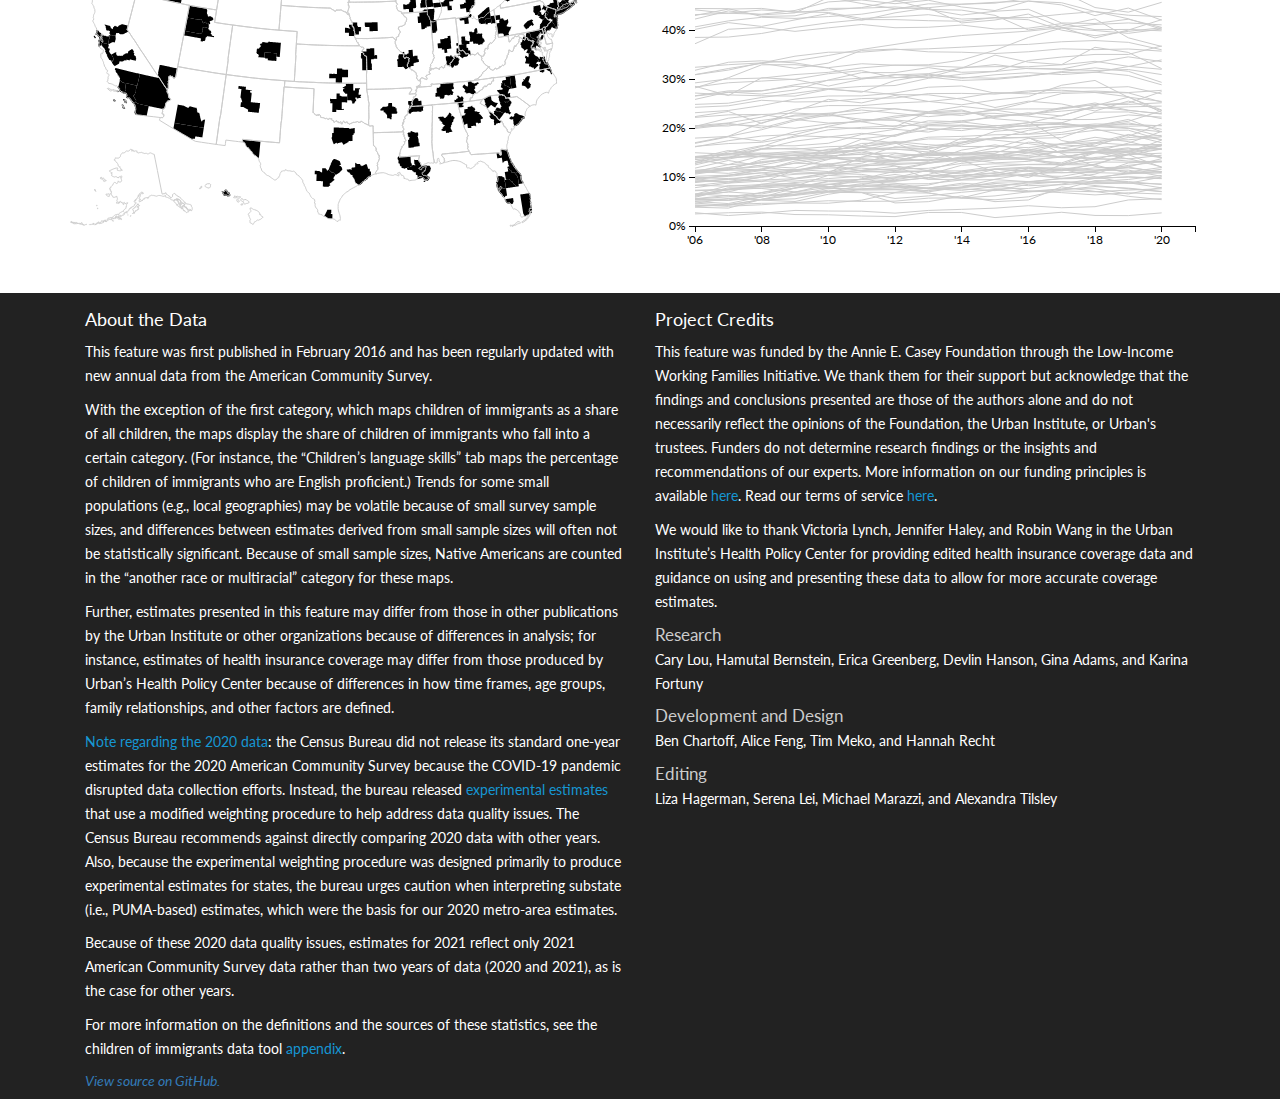
==== commit 5ffc23dc: "text updates" ====
--- a/index.html
+++ b/index.html
@@ -88,7 +88,7 @@
             <div class="row">
                 <div class="col-lg-12">
                     <h1 class="title">Visualizing Trends for Children of Immigrants</h1>
-                    <div id = "updateDisclaimer">Last updated on April 14, 2022, with new data from the 2020 American Community Survey.</div>
+                    <div id = "updateDisclaimer">Last updated on February 28, 2023, with new data from the 2021 American Community Survey.</div>
                     <p class="introtext">A growing number of children in the United States are born to immigrant parents. Understanding the characteristics of these children and their families is critical when considering policies that affect all children and families.</p>
                     <p class="introtext">This tool presents data and trends over time on children of immigrants and their parents, families, and households for states and the top 100 metropolitan areas. This information is available starting in 2006, the first year that American Community Survey data were available for detailed geographies. We will update this tool as new survey results are published.</p>
                     <p class = "introtext"><em>Note: Because of data collection issues during the COVID-19 pandemic, the <a href = "https://www.census.gov/newsroom/press-releases/2021/experimental-2020-acs-1-year-data.html" target = "_blank">Census Bureau recommends</a> against directly comparing 2020 American Community Survey data with other years and urges caution in interpreting the 2020 metro-area estimates. For more information, see our “About the Data” section.</em></p>
@@ -178,6 +178,7 @@
                         <p class="about">With the exception of the first category, which maps children of immigrants as a share of all children, the maps display the share of children of immigrants who fall into a certain category. (For instance, the “Children’s language skills” tab maps the percentage of children of immigrants who are English proficient.) Trends for some small populations (e.g., local geographies) may be volatile because of small survey sample sizes, and differences between estimates derived from small sample sizes will often not be statistically significant. Because of small sample sizes, Native Americans are counted in the “another race or multiracial” category for these maps.</p>
                         <p class="about">Further, estimates presented in this feature may differ from those in other publications by the Urban Institute or other organizations because of differences in analysis; for instance, estimates of health insurance coverage may differ from those produced by Urban’s Health Policy Center because of differences in how time frames, age groups, family relationships, and other factors are defined.</p>
                         <p class = "about"><a href = "https://www.census.gov/newsroom/press-releases/2021/experimental-2020-acs-1-year-data.html" target = "_blank">Note regarding the 2020 data</a>: the Census Bureau did not release its standard one-year estimates for the 2020 American Community Survey because the COVID-19 pandemic disrupted data collection efforts. Instead, the bureau released <a href = "https://www.census.gov/programs-surveys/acs/data/experimental-data.html" target = "_blank">experimental estimates</a> that use a modified weighting procedure to help address data quality issues. The Census Bureau recommends against directly comparing 2020 data with other years. Also, because the experimental weighting procedure was designed primarily to produce experimental estimates for states, the bureau urges caution when interpreting substate (i.e., PUMA-based) estimates, which were the basis for our 2020 metro-area estimates.</p>
+                        <p class="about">Because of these 2020 data quality issues, estimates for 2021 reflect only 2021 American Community Survey data rather than two years of data (2020 and 2021), as is the case for other years.</p>
                         <p class="about">For more information on the definitions and the sources of these statistics, see the children of immigrants data tool <a href="https://children-of-immigrants-explorer.urban.org/pages.cfm?p=technicalappendix" target="_blank">appendix</a>.</p>
                     </div>
                     <div class="col-md-6">
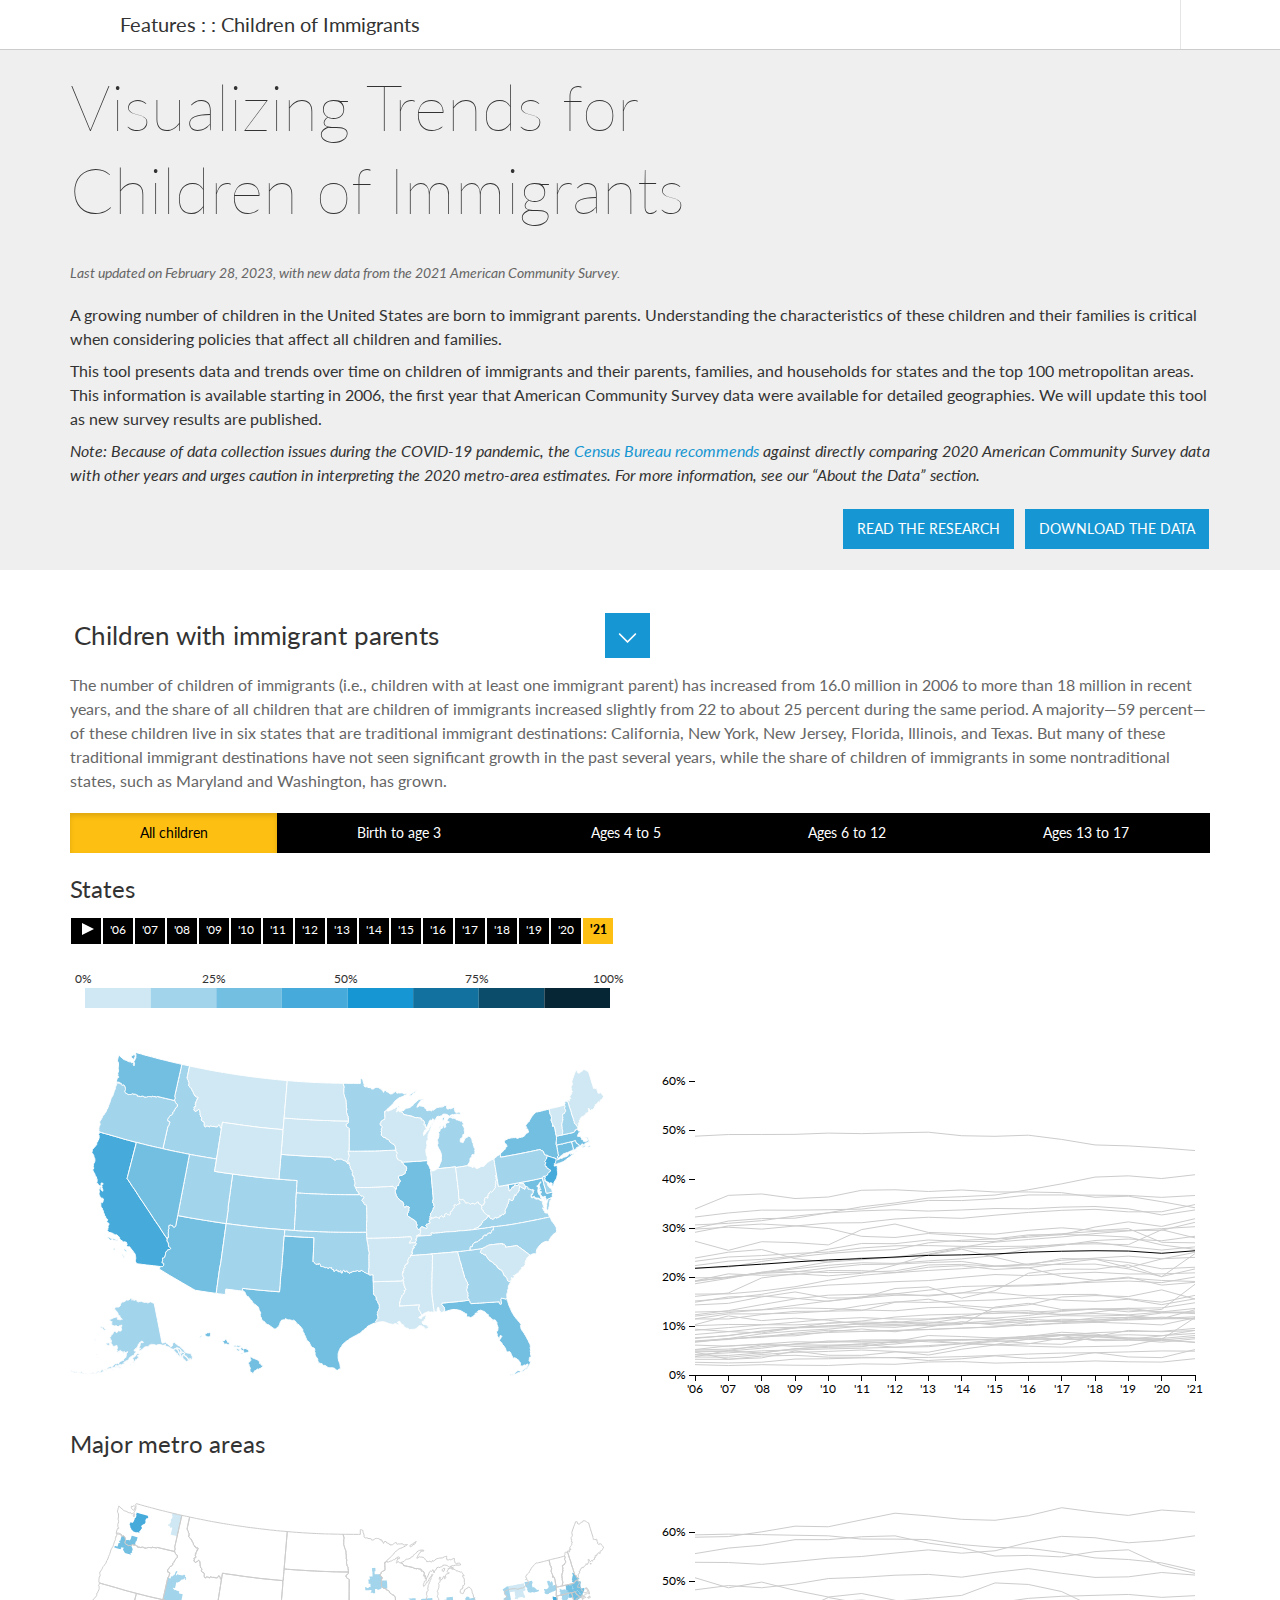
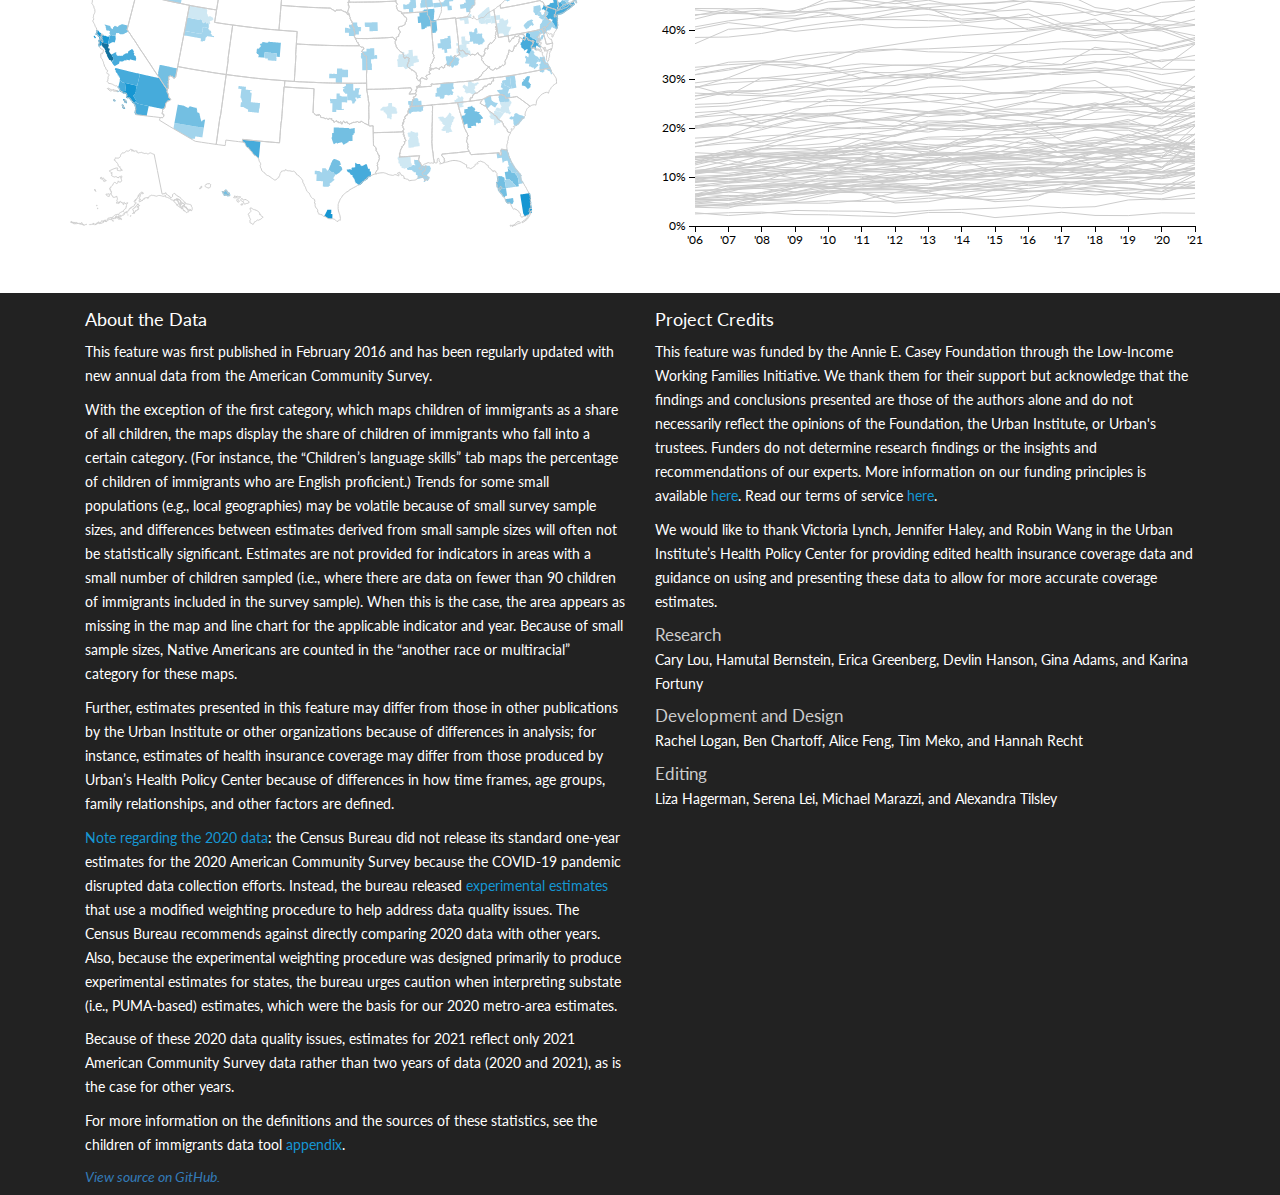
==== commit e8ad7e0b: "update linechart functions" ====
--- a/index.html
+++ b/index.html
@@ -175,7 +175,7 @@
                     <div class="col-md-6">
                         <h2 class="projectcredits">About the Data</h2>
                         <p class = "about">This feature was first published in February 2016 and has been regularly updated with new annual data from the American Community Survey.</p>
-                        <p class="about">With the exception of the first category, which maps children of immigrants as a share of all children, the maps display the share of children of immigrants who fall into a certain category. (For instance, the “Children’s language skills” tab maps the percentage of children of immigrants who are English proficient.) Trends for some small populations (e.g., local geographies) may be volatile because of small survey sample sizes, and differences between estimates derived from small sample sizes will often not be statistically significant. Because of small sample sizes, Native Americans are counted in the “another race or multiracial” category for these maps.</p>
+                        <p class="about">With the exception of the first category, which maps children of immigrants as a share of all children, the maps display the share of children of immigrants who fall into a certain category. (For instance, the “Children’s language skills” tab maps the percentage of children of immigrants who are English proficient.) Trends for some small populations (e.g., local geographies) may be volatile because of small survey sample sizes, and differences between estimates derived from small sample sizes will often not be statistically significant. Estimates are not provided for indicators in areas with a small number of children sampled (i.e., where there are data on fewer than 90 children of immigrants included in the survey sample). When this is the case, the area appears as missing in the map and line chart for the applicable indicator and year. Because of small sample sizes, Native Americans are counted in the “another race or multiracial” category for these maps.</p>
                         <p class="about">Further, estimates presented in this feature may differ from those in other publications by the Urban Institute or other organizations because of differences in analysis; for instance, estimates of health insurance coverage may differ from those produced by Urban’s Health Policy Center because of differences in how time frames, age groups, family relationships, and other factors are defined.</p>
                         <p class = "about"><a href = "https://www.census.gov/newsroom/press-releases/2021/experimental-2020-acs-1-year-data.html" target = "_blank">Note regarding the 2020 data</a>: the Census Bureau did not release its standard one-year estimates for the 2020 American Community Survey because the COVID-19 pandemic disrupted data collection efforts. Instead, the bureau released <a href = "https://www.census.gov/programs-surveys/acs/data/experimental-data.html" target = "_blank">experimental estimates</a> that use a modified weighting procedure to help address data quality issues. The Census Bureau recommends against directly comparing 2020 data with other years. Also, because the experimental weighting procedure was designed primarily to produce experimental estimates for states, the bureau urges caution when interpreting substate (i.e., PUMA-based) estimates, which were the basis for our 2020 metro-area estimates.</p>
                         <p class="about">Because of these 2020 data quality issues, estimates for 2021 reflect only 2021 American Community Survey data rather than two years of data (2020 and 2021), as is the case for other years.</p>
@@ -190,7 +190,7 @@
                         <p class="credit"><a href="https://www.urban.org/author/cary-lou">Cary Lou</a>, <a href="https://www.urban.org/author/hamutal-bernstein">Hamutal Bernstein</a>, <a href="https://www.urban.org/author/erica-greenberg">Erica Greenberg</a>, <a href="http://www.urban.org/author/devlin-hanson" target="_blank">Devlin Hanson</a>, <a href="https://www.urban.org/author/gina-adams">Gina Adams</a>, and Karina Fortuny</p>
 
                         <h3 class="credittitle">Development and Design</h3>
-                        <p class="credit">Ben Chartoff, Alice Feng, Tim Meko, and Hannah Recht</p>
+                        <p class="credit"><a href="https://www.urban.org/author/rachel-logan">Rachel Logan</a>, Ben Chartoff, Alice Feng, Tim Meko, and Hannah Recht</p>
 
                         <h3 class="credittitle">Editing</h3>
                         <p class="credit">Liza Hagerman, Serena Lei, Michael Marazzi, and Alexandra Tilsley</p>
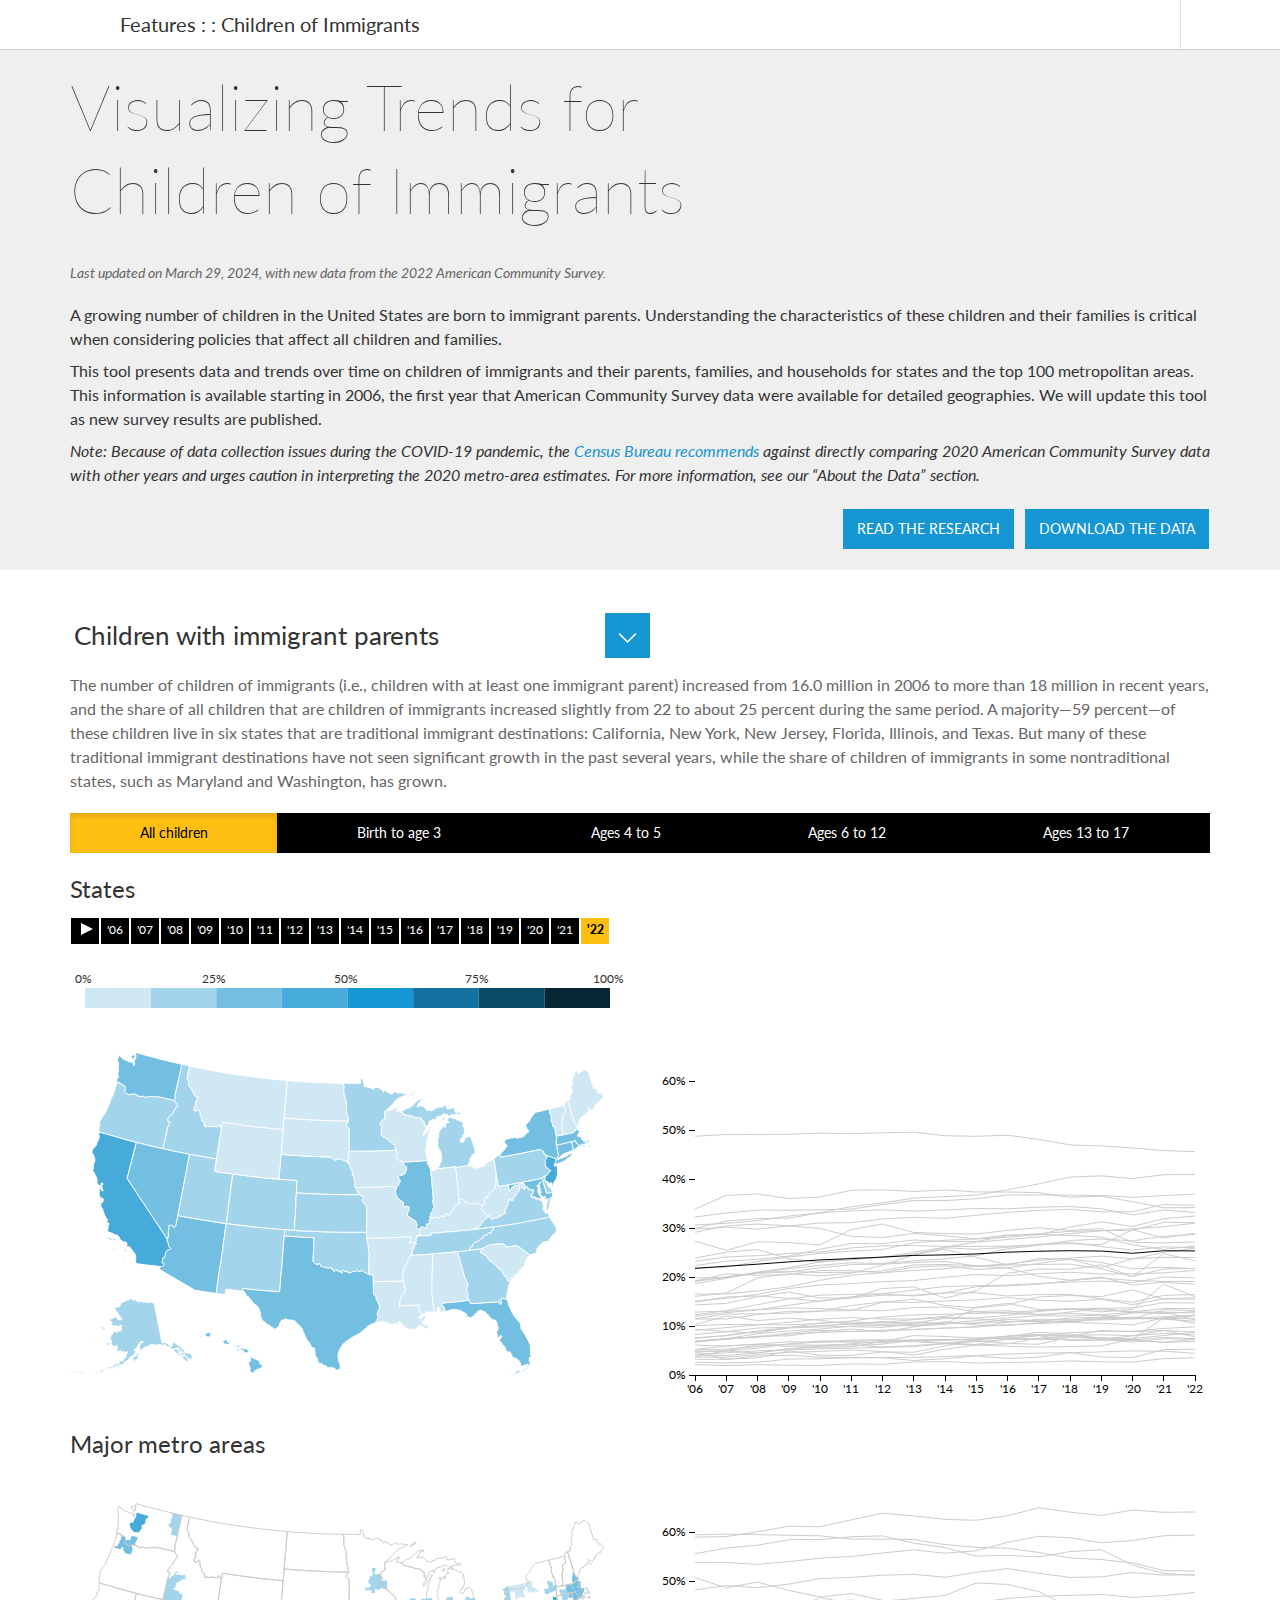
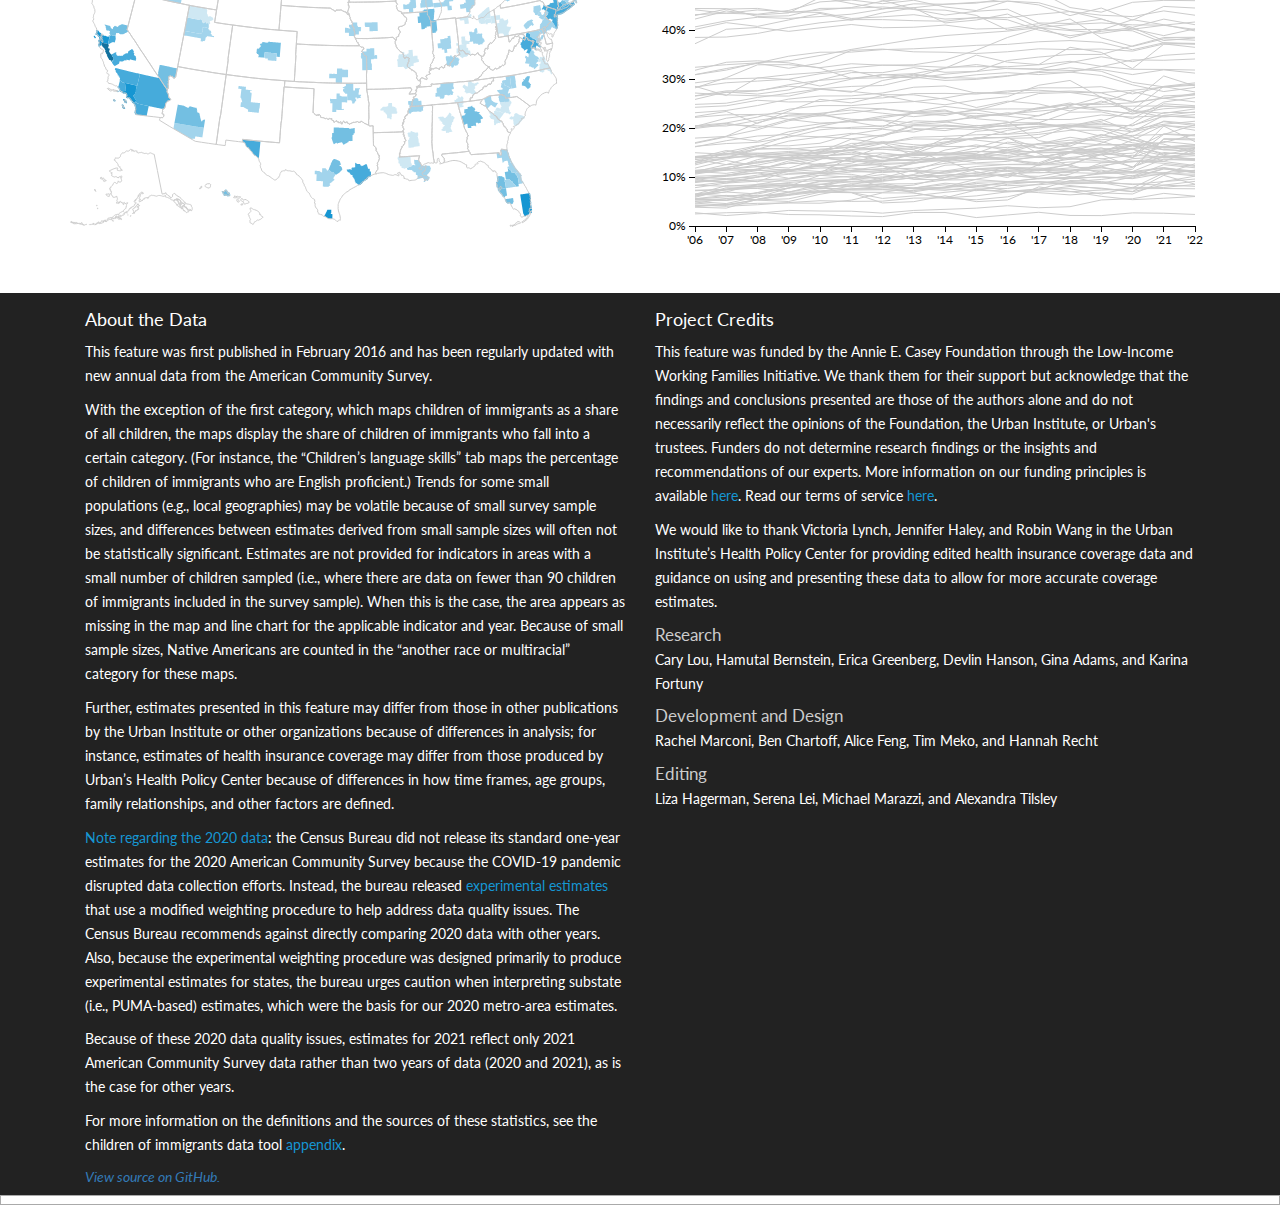
==== commit eae6cd68: "2022 data, text, and popup bug patch" ====
--- a/index.html
+++ b/index.html
@@ -88,7 +88,7 @@
             <div class="row">
                 <div class="col-lg-12">
                     <h1 class="title">Visualizing Trends for Children of Immigrants</h1>
-                    <div id = "updateDisclaimer">Last updated on February 28, 2023, with new data from the 2021 American Community Survey.</div>
+                    <div id = "updateDisclaimer">Last updated on March 29, 2024, with new data from the 2022 American Community Survey.</div>
                     <p class="introtext">A growing number of children in the United States are born to immigrant parents. Understanding the characteristics of these children and their families is critical when considering policies that affect all children and families.</p>
                     <p class="introtext">This tool presents data and trends over time on children of immigrants and their parents, families, and households for states and the top 100 metropolitan areas. This information is available starting in 2006, the first year that American Community Survey data were available for detailed geographies. We will update this tool as new survey results are published.</p>
                     <p class = "introtext"><em>Note: Because of data collection issues during the COVID-19 pandemic, the <a href = "https://www.census.gov/newsroom/press-releases/2021/experimental-2020-acs-1-year-data.html" target = "_blank">Census Bureau recommends</a> against directly comparing 2020 American Community Survey data with other years and urges caution in interpreting the 2020 metro-area estimates. For more information, see our “About the Data” section.</em></p>
@@ -190,7 +190,7 @@
                         <p class="credit"><a href="https://www.urban.org/author/cary-lou">Cary Lou</a>, <a href="https://www.urban.org/author/hamutal-bernstein">Hamutal Bernstein</a>, <a href="https://www.urban.org/author/erica-greenberg">Erica Greenberg</a>, <a href="http://www.urban.org/author/devlin-hanson" target="_blank">Devlin Hanson</a>, <a href="https://www.urban.org/author/gina-adams">Gina Adams</a>, and Karina Fortuny</p>
 
                         <h3 class="credittitle">Development and Design</h3>
-                        <p class="credit"><a href="https://www.urban.org/author/rachel-logan">Rachel Logan</a>, Ben Chartoff, Alice Feng, Tim Meko, and Hannah Recht</p>
+                        <p class="credit"><a href="https://www.urban.org/author/rachel-marconi">Rachel Marconi</a>, Ben Chartoff, Alice Feng, Tim Meko, and Hannah Recht</p>
 
                         <h3 class="credittitle">Editing</h3>
                         <p class="credit">Liza Hagerman, Serena Lei, Michael Marazzi, and Alexandra Tilsley</p>
@@ -256,4 +256,4 @@
 
 </body>
 
-</html>+</html>
--- a/css/main.css
+++ b/css/main.css
@@ -139,7 +139,7 @@
     margin: 2px 1px 1px 1px;
     padding: 3px;
     height: 26px;
-    min-width: 30px;
+    min-width: 28px;
     width: 4.5%;
     text-align: center;
     background-color: #000000;
